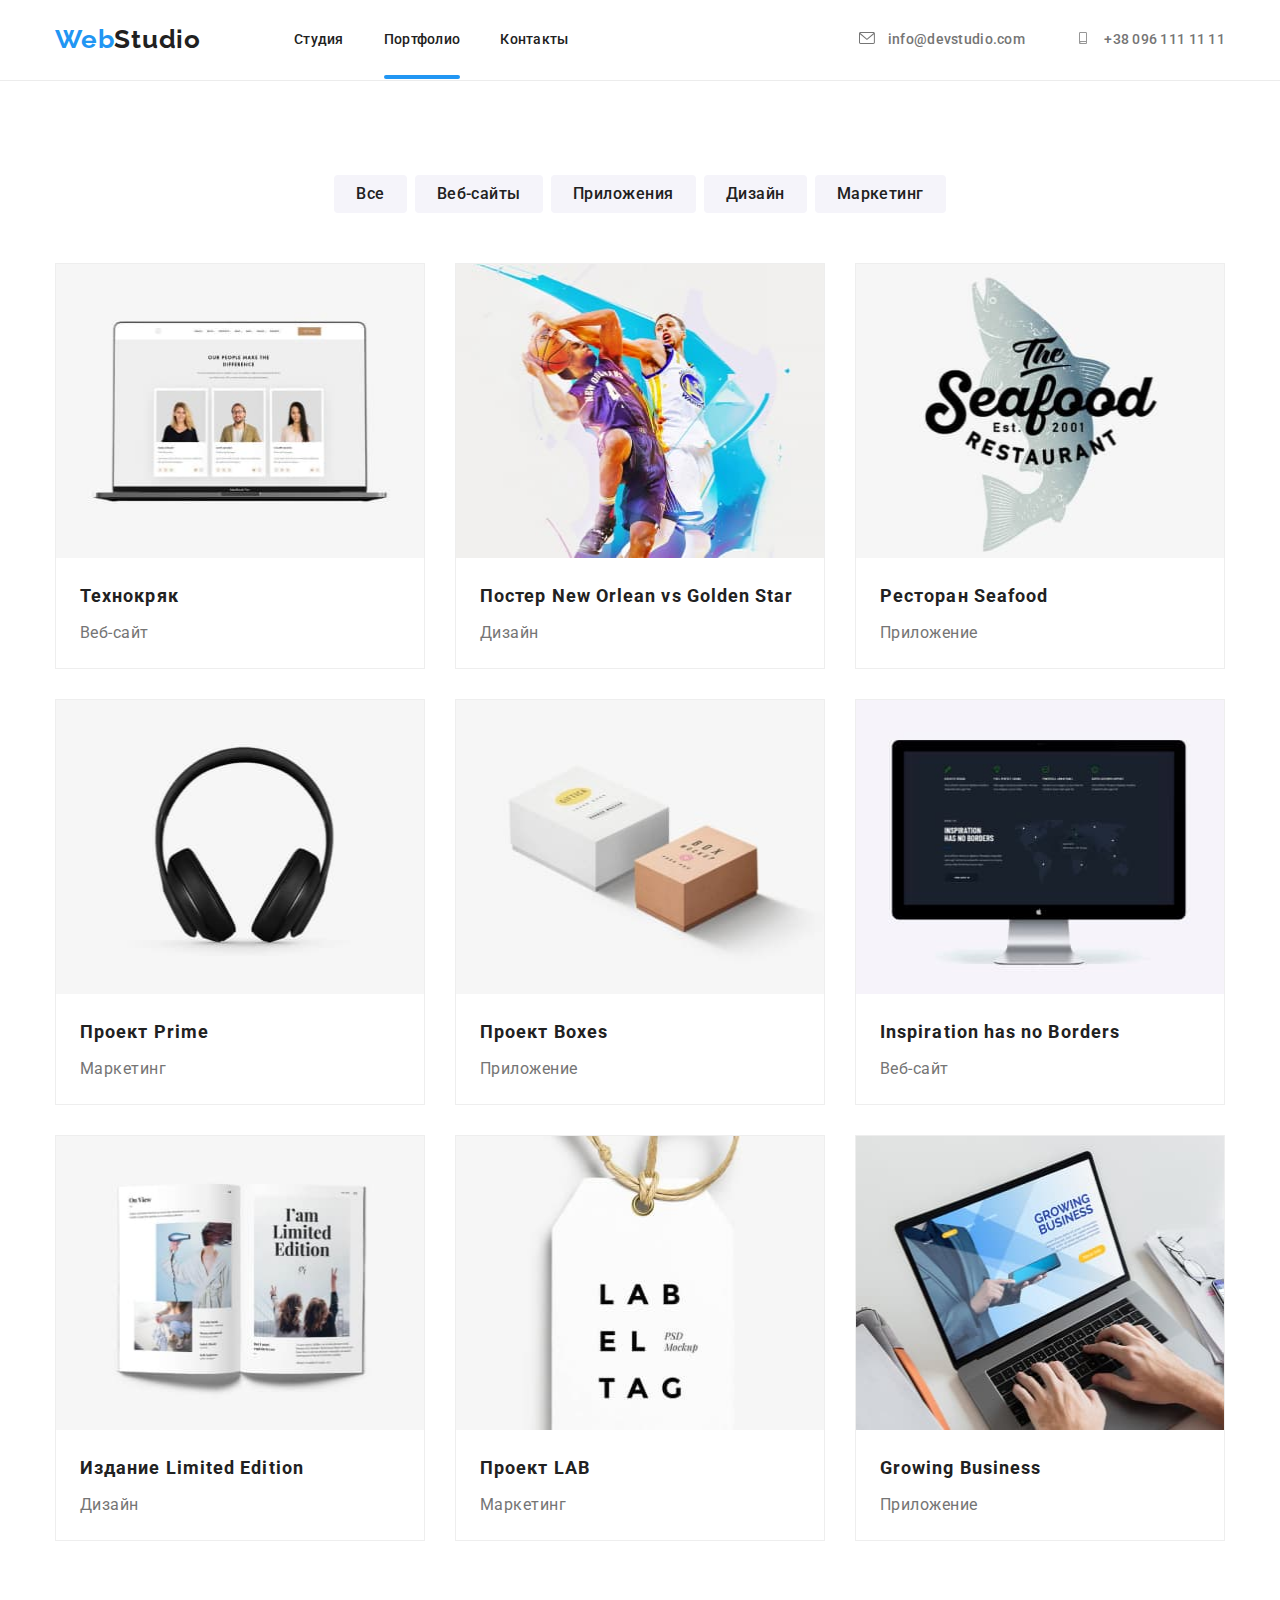
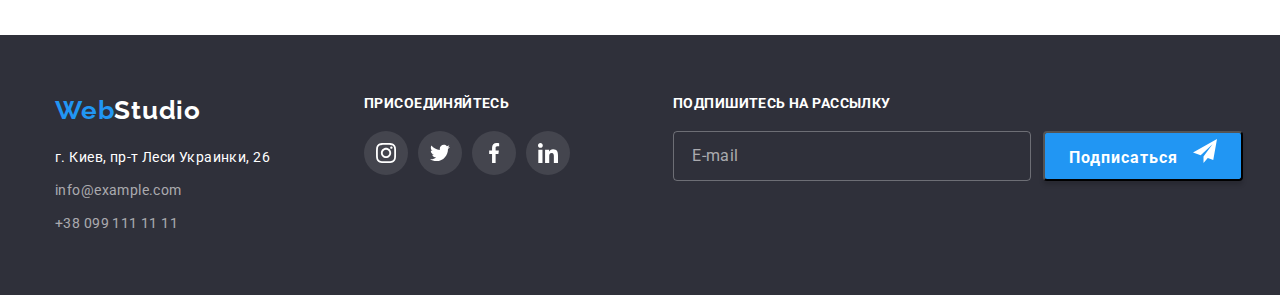
==== portfolio.html @ c6f71a4f "копирование" ====
<!DOCTYPE html>
<html lang="ru">

<head>
    <meta charset="utf-8" />
    <title>Portfolio</title>
    <link rel="preconnect" href="https://fonts.googleapis.com" />
    <link rel="preconnect" href="https://fonts.gstatic.com" crossorigin />
    <link href="https://fonts.googleapis.com/css2?family=Raleway:wght@700&family=Roboto:wght@400;500;700;900&display=swap" rel="stylesheet" />
    <link rel="stylesheet" href="https://cdnjs.cloudflare.com/ajax/libs/modern-normalize/1.0.0/modern-normalize.min.css" />
    <link rel="stylesheet" href="./css/reset.css" />
    <link rel="stylesheet" href="./css/styles.css" />
</head>

<body>
    <header class="header">
        <div class="container header-container">
            <nav class="nav">
                <a class="nav-logo" href=" "><span>Web</span>Studio</a>
                <ul class="header-list">
                    <li class="header-item">
                        <a href="./index.html" class="header-link"> Студия </a>
                    </li>
                    <li class="header-item">
                        <a href=" " class="header-link current"> Портфолио </a>
                    </li>
                    <li class="header-item">
                        <a href=" " class="header-link"> Контакты </a>
                    </li>
                </ul>
            </nav>
            <ul class="header-links">
                <li>
                    <a href="mailto:info@devstudio.com " class="header-mail">
                        <svg class="hm-icon">
                <use href="./images/symbol-defs.svg#envelope-1"></use>
              </svg> info@devstudio.com
                    </a>
                </li>
                <li>
                    <a href="tel:+380961111111 " class="header-tel">
                        <svg class="hm-icon">
                <use href="./images/symbol-defs.svg#smartphone-1"></use>
              </svg> +38 096 111 11 11</a>
                </li>
            </ul>
        </div>
    </header>
    <main>
        <!-- filter btn -->

        <section class="section filters">
            <div class="container">
                <ul class="filter-list">
                    <li class="filter-item">
                        <button class="filter-btn" type="button">Все</button>
                    </li>
                    <li class="filter-item">
                        <button class="filter-btn" type="button">Веб-сайты</button>
                    </li>
                    <li class="filter-item">
                        <button class="filter-btn" type="button">Приложения</button>
                    </li>
                    <li class="filter-item">
                        <button class="filter-btn" type="button">Дизайн</button>
                    </li>
                    <li class="filter-item">
                        <button class="filter-btn" type="button">Маркетинг</button>
                    </li>
                </ul>
            </div>
            <!-- Projects -->

            <div class="container">
                <ul class="projects-list">
                    <li class="projects-item">
                        <div class="tumb">
                            <img src="./images/технокряк.jpg" alt="techno" width="370" height="294" /img>
                            <div class="text-thumb">
                                <p>
                                    Технокряк это современная площадка распространения коронавируса. Компании используют эту платформу для цифрового шпионажа и атак на защищённые сервера конкурентов.
                                </p>
                            </div>
                        </div>
                        <div class="project">
                            <h3 class="img-title">Технокряк</h3>
                            <p class="img-text">Веб-сайт</p>
                        </div>
                    </li>
                    <li class="projects-item">
                        <div class="tumb">
                            <img src="./images/постер стар.jpg" alt="posterstar" width="370" height="294" /img>
                            <div class="text-thumb">
                                <p>
                                    Технокряк это современная площадка распространения коронавируса. Компании используют эту платформу для цифрового шпионажа и атак на защищённые сервера конкурентов.
                                </p>
                            </div>
                        </div>
                        <div class="project">
                            <h3 class="img-title">Постер New Orlean vs Golden Star</h3>
                            <p class="img-text">Дизайн</p>
                        </div>
                    </li>
                    <li class="projects-item">
                        <div class="tumb">
                            <img src="./images/ресторан.jpg" alt="restaurant" width="370" height="294" /img>
                            <div class="text-thumb">
                                <p>
                                    Технокряк это современная площадка распространения коронавируса. Компании используют эту платформу для цифрового шпионажа и атак на защищённые сервера конкурентов.
                                </p>
                            </div>
                        </div>
                        <div class="project">
                            <h3 class="img-title">Ресторан Seafood</h3>
                            <p class="img-text">Приложение</p>
                        </div>
                    </li>
                    <li class="projects-item">
                        <div class="tumb">
                            <img src="./images/прайм.jpg" alt="prime" width="370" height="294" /img>
                            <div class="text-thumb">
                                <p>
                                    Технокряк это современная площадка распространения коронавируса. Компании используют эту платформу для цифрового шпионажа и атак на защищённые сервера конкурентов.
                                </p>
                            </div>
                        </div>
                        <div class="project">
                            <h3 class="img-title">Проект Prime</h3>
                            <p class="img-text">Маркетинг</p>
                        </div>
                    </li>
                    <li class="projects-item">
                        <div class="tumb">
                            <img src="./images/боксы.jpg" alt="boxes" width="370" height="294" /img>
                            <div class="text-thumb">
                                <p>
                                    Технокряк это современная площадка распространения коронавируса. Компании используют эту платформу для цифрового шпионажа и атак на защищённые сервера конкурентов.
                                </p>
                            </div>
                        </div>
                        <div class="project">
                            <h3 class="img-title">Проект Boxes</h3>
                            <p class="img-text">Приложение</p>
                        </div>
                    </li>
                    <li class="projects-item">
                        <div class="tumb">
                            <img src="./images/inspiration.jpg" alt="prime" width="370" height="294" /img>
                            <div class="text-thumb">
                                <p>
                                    Технокряк это современная площадка распространения коронавируса. Компании используют эту платформу для цифрового шпионажа и атак на защищённые сервера конкурентов.
                                </p>
                            </div>
                        </div>
                        <div class="project">
                            <h3 class="img-title">Inspiration has no Borders</h3>
                            <p class="img-text">Веб-сайт</p>
                        </div>
                    </li>
                    <li class="projects-item">
                        <div class="tumb">
                            <img src="./images/издание.jpg" alt="prime" width="370" height="294" /img>
                            <div class="text-thumb">
                                <p>
                                    Технокряк это современная площадка распространения коронавируса. Компании используют эту платформу для цифрового шпионажа и атак на защищённые сервера конкурентов.
                                </p>
                            </div>
                        </div>
                        <div class="project">
                            <h3 class="img-title">Издание Limited Edition</h3>
                            <p class="img-text">Дизайн</p>
                        </div>
                    </li>
                    <li class="projects-item">
                        <div class="tumb">
                            <img src="./images/лаб.jpg" alt="prime" width="370" height="294" /img>
                            <div class="text-thumb">
                                <p>
                                    Технокряк это современная площадка распространения коронавируса. Компании используют эту платформу для цифрового шпионажа и атак на защищённые сервера конкурентов.
                                </p>
                            </div>
                        </div>
                        <div class="project">
                            <h3 class="img-title">Проект LAB</h3>
                            <p class="img-text">Маркетинг</p>
                        </div>
                    </li>
                    <li class="projects-item">
                        <div class="tumb">
                            <img src="./images/гроу.jpg" alt="prime" width="370" height="294" /img>
                            <div class="text-thumb">
                                <p>
                                    Технокряк это современная площадка распространения коронавируса. Компании используют эту платформу для цифрового шпионажа и атак на защищённые сервера конкурентов.
                                </p>
                            </div>
                        </div>
                        <div class="project">
                            <h3 class="img-title">Growing Business</h3>
                            <p class="img-text">Приложение</p>
                        </div>
                    </li>
                </ul>
            </div>
        </section>
    </main>
    <footer class="footer">
        <div class="container f-container">
            <div class="footer-container">
                <a class="nav-logo" href=" "><span>Web</span>Studio</a>
                <ul class="footer-list">
                    <li class="footer-item">
                        <address class="address">г. Киев, пр-т Леси Украинки, 26</address>
                    </li>
                    <li class="footer-item">
                        <a href="mailto:info@example.com ">info@example.com</a>
                    </li>
                    <li class="footer-item">
                        <a href="tel:+380991111111 "> +38 099 111 11 11</a>
                    </li>
                </ul>
            </div>
            <div class="footer-links">
                <h4 class="ftitle">Присоединяйтесь</h4>
                <ul class="flinks-list">
                    <li class="flinks-item">
                        <a href="" class="flink">
                            <svg class="flink-icon">
                  <use href="./images/symbol-defs.svg#instagram-2"></use></svg
              ></a>
            </li>
            <li class="flinks-item">
              <a href="" class="flink">
                <svg class="flink-icon">
                  <use href="./images/symbol-defs.svg#twitter-1"></use></svg
              ></a>
            </li>
            <li class="flinks-item">
              <a href="" class="flink">
                <svg class="flink-icon">
                  <use href="./images/symbol-defs.svg#facebook-1"></use></svg
              ></a>
            </li>
            <li class="flinks-item">
              <a href="" class="flink">
                <svg class="flink-icon">
                  <use href="./images/symbol-defs.svg#linkedin-1"></use></svg
              ></a>
            </li>
          </ul>
        </div>
        <div class="ft-form">
          <h4 class="ftitle">Подпишитесь на рассылку</h4>
          <form class="footer-form">
            <input
              type="email"
              name="f-input"
              class="f-input"
              placeholder="E-mail"
            />
            <button type="submit" class="f-btn">
              Подписаться
              <svg class="ft-icon">
                <use href="./images/symbol-defs.svg#icon-send"></use>
              </svg>
                            </button>
                            </form>
            </div>
        </div>
    </footer>
</body>

</html>
---- css/styles.css ----
:root {
    --header-list-color: #212121;
    --first-btn-color: ;
    --second-lnk-color: #2196f3;
    --first-title-color: #212121;
    --second-title-color: #ffffff;
    --first-text-color: #757575;
    --accent-color: #188ce8;
    --projects-list-gap: 30px;
}

body {
    font-family: "Roboto", sans-serif;
    color: #212121;
    background-color: #ffffff;
}

.container {
    width: 1200px;
    padding-right: 15px;
    padding-left: 15px;
    margin: 0 auto;
}


/* cite-nav */

.header {
    display: flex;
    padding-top: 24px;
    padding-bottom: 25px;
    background-color: #ffffff;
    border-bottom: 1px solid #ececec;
}

.header-container {
    display: flex;
}

.nav {
    display: flex;
    align-items: center;
}

.nav-logo {
    margin-right: 93px;
    margin-top: 0;
    margin-bottom: 0;
}

.header-links {
    display: flex;
    align-items: center;
    margin-left: auto;
    font-weight: 500;
    font-size: 14px;
    line-height: 1.14;
    letter-spacing: 0.02em;
    color: var(--header-list-color);
}

.header-list {
    display: flex;
    margin-right: auto;
    align-items: center;
}

.header-item+.header-item {
    margin-left: 40px;
}

.header-item a {
    text-decoration: none;
    font-weight: 500;
    font-size: 14px;
    line-height: 16px;
    letter-spacing: 0.02em;
    color: var(--header-list-color);
}

.nav-logo {
    font-family: "Raleway", sans-serif;
    font-weight: bold;
    font-size: 26px;
    line-height: 1.19;
    letter-spacing: 0.03em;
    text-decoration: none;
    color: var(--header-list-color);
}

.nav-logo>span {
    color: #2196f3;
}

.header-mail,
.header-tel {
    font-weight: 500;
    font-size: 14px;
    line-height: 1.14;
    letter-spacing: 0.02em;
    text-decoration: none;
    color: var(--first-text-color);
    transition-property: color;
    transition-duration: 250ms;
    transition-timing-function: cubic-bezier(0.4, 0, 0.2, 1);
}

.hm-icon {
    width: 16px;
    height: 12px;
    fill: currentColor;
    margin-right: 10px;
}

.header-mail:hover,
.header-tel:hover,
.header-mail:focus,
.header-tel:focus {
    font-size: 14px;
    line-height: 1.14;
    letter-spacing: 0.02em;
    color: #2196f3;
}

.header-tel {
    margin-left: 50px;
}

.current {
    position: relative;
    color: #2196f3;
}

.current::after {
    content: "";
    position: absolute;
    width: 100%;
    height: 4px;
    left: 0;
    bottom: -32px;
    background-color: #2196f3;
    border-radius: 2px;
}

.header-link {
    transition-property: color;
    transition-duration: 250ms;
    transition-timing-function: cubic-bezier(0.4, 0, 0.2, 1);
}

.header-link:hover,
.header-link:focus {
    color: #2196f3;
}

.section {
    padding-top: 94px;
    padding-bottom: 94px;
}


/* --a cap-- */

.cap {
    display: flex;
    padding-top: 200px;
    padding-bottom: 200px;
    margin: 0 auto;
    background-color: #c4c4c4;
    background-image: linear-gradient( rgba(47, 48, 58, 0.4), rgba(47, 48, 58, 0.4)), url(../images/бэкфон.jpg);
    background-repeat: no-repeat;
    background-position: center;
    background-size: cover;
}

.cap-title {
    font-size: 44px;
    font-weight: 900;
    text-align: center;
    line-height: 1.36;
    letter-spacing: 0.06em;
    text-transform: uppercase;
    color: #ffffff;
    margin-bottom: 30px;
}

.tumb-btn {
    display: flex;
    justify-content: center;
    margin: 0 auto;
}

.cap-btn {
    width: 200px;
    height: 50px;
    font-weight: 500;
    font-size: 16px;
    line-height: 1.87;
    text-align: center;
    letter-spacing: 0.06em;
    color: #ffffff;
    background-color: #2196f3;
    cursor: pointer;
    box-shadow: 0px 4px 4px rgba(0, 0, 0, 0.15);
    border-radius: 4px;
    transition-property: background-color;
    transition-duration: 250ms;
    transition-timing-function: cubic-bezier(0.4, 0, 0.2, 1);
}

.cap-btn:hover,
.cap-btn:focus {
    color: #ffffff;
    background-color: #188ce8;
}

.section-title {
    font-style: normal;
    font-weight: bold;
    font-size: 36px;
    line-height: 1.17;
    text-align: center;
    letter-spacing: 0.03em;
    color: var(--first-title-color);
    margin-bottom: 50px;
}


/* ----qualities---- */

.qualities {
    padding-bottom: 0;
}

.qualities-list {
    display: flex;
    margin: 0 auto;
}

.qualities-list>.qualities-item {
    flex-basis: calc(100% / 4);
}

.qualities-title {
    font-size: 14px;
    line-height: 1.14;
    letter-spacing: 0.03em;
    text-transform: uppercase;
    margin-top: 30px;
    margin-bottom: 10px;
    color: var(--first-title-color);
}

.qualities-text {
    font-size: 14px;
    line-height: 1.71;
    letter-spacing: 0.03em;
    color: var(--first-text-color);
    text-align: left;
}

.qualities-item+.qualities-item {
    margin-left: 30px;
}

.q-icons {
    display: flex;
    height: 120px;
    justify-content: center;
    background-color: #f5f4fa;
}

.q-icon {
    margin-top: 25px;
    width: 70px;
    height: 70px;
}


/* -About- */

.about {
    margin: 0 auto;
}

.about-list {
    display: flex;
    margin-top: 50px;
}

.about-item+.about-item {
    margin-left: 30px;
}

.about-title {
    font-size: 36px;
    line-height: 42px;
    text-align: center;
    letter-spacing: 0.03em;
}

.about-box {
    position: relative;
}

.about-thumb {
    position: absolute;
    bottom: 0;
    left: 0;
    width: 100%;
    height: 70px;
    background-color: rgba(47, 48, 58, 0.8);
}

.a-thumb-title {
    font-weight: bold;
    font-size: 14px;
    line-height: 16px;
    text-align: center;
    margin-top: 27px;
    letter-spacing: 0.03em;
    text-transform: uppercase;
    color: var(--second-title-color);
}


/* --our command --*/

.commands {
    background-color: #f5f4fa;
}

.command-title {
    margin-bottom: 50px;
    font-size: 36px;
    line-height: 42px;
    text-align: center;
    letter-spacing: 0.03em;
}

.command-list {
    display: flex;
    margin-left: -30px;
}

.command-list>.command-item {
    margin-left: 30px;
}

.command {
    padding-top: 30px;
    padding-bottom: 30px;
    text-align: center;
    background-color: #ffffff;
    box-shadow: 0px 1px 3px rgba(0, 0, 0, 0.12), 0px 1px 1px rgba(0, 0, 0, 0.14), 0px 2px 1px rgba(0, 0, 0, 0.2);
    border-radius: 0px 0px 4px 4px;
}

.names {
    font-weight: 500;
    font-size: 16px;
    line-height: 1.19;
    letter-spacing: 0.03em;
    color: var(--first-title-color);
}

.profession {
    font-size: 16px;
    line-height: 1.9;
    letter-spacing: 0.03em;
    color: var(--first-text-color);
}

.command-icons-list {
    display: flex;
    margin-left: 32px;
    margin-right: 32px;
    margin-top: 16px;
    justify-content: center;
}

.command-icon-item+.command-icon-item {
    margin-left: 10px;
}

.command-icon {
    display: flex;
    align-items: center;
    justify-content: center;
    width: 44px;
    height: 44px;
    color: #afb1b8;
    border-color: #afb1b8;
    border-radius: 50%;
    transition-property: color, background-color;
    transition-duration: 250ms;
    transition-timing-function: cubic-bezier(0.4, 0, 0.2, 1);
}

.command-icon:hover,
.command-icon:focus {
    color: #ffffff;
    background-color: var(--second-lnk-color);
}

.c-icon {
    width: 20px;
    height: 20px;
    fill: currentColor;
}


/*  customers */

.customers-title {
    font-size: 36px;
    line-height: 42px;
    text-align: center;
    letter-spacing: 0.03em;
    margin-bottom: 50px;
}

.customers-list {
    display: flex;
}

.customers-item+.customers-item {
    margin-left: 30px;
}

.cust-link {
    display: flex;
    width: 170px;
    height: 92px;
    box-sizing: border-box;
    border: 1px solid #afb1b8;
    border-radius: 4px;
    color: #afb1b8;
    transition-property: color, border-color;
    transition-duration: 250ms;
    transition-timing-function: cubic-bezier(0.4, 0, 0.2, 1);
}

.cust-link:hover,
.cust-link:focus {
    border-color: #2196f3;
    color: #2196f3;
}

.cust-icons {
    width: 106px;
    height: 60px;
    fill: currentColor;
    margin-top: 16px;
    margin-left: 32px;
}


/* portfolio projects */

.filter-list {
    display: flex;
    justify-content: center;
    margin-bottom: 50px;
}

.filter-item+.filter-item {
    margin-left: 8px;
}

.filter-btn {
    font-weight: 500;
    font-size: 16px;
    line-height: 1.62;
    text-align: center;
    padding-top: 6px;
    padding-bottom: 6px;
    padding-left: 22px;
    padding-right: 22px;
    letter-spacing: 0.03em;
    color: var(--first-title-color);
    background-color: #f5f4fa;
    border: none;
    border-radius: 4px;
    transition-property: color, background-color;
    transition-duration: 250ms;
    transition-timing-function: cubic-bezier(0.4, 0, 0.2, 1);
}

.filter-btn:hover,
.filter-btn:focus {
    font-size: 16px;
    line-height: 1.62;
    text-align: center;
    letter-spacing: 0.03em;
    color: #ffffff;
    background-color: var(--second-lnk-color);
}


/* Projects */

.projects-list {
    display: flex;
    flex-wrap: wrap;
    margin-top: calc(-1 * var(--projects-list-gap));
    margin-left: calc(-1 * var(--projects-list-gap));
}

.projects-list>.projects-item {
    flex-basis: calc(100% / 3 - var(--projects-list-gap));
    margin-top: var(--projects-list-gap);
    margin-left: var(--projects-list-gap);
}

.projects-item {
    background: #ffffff;
    border: 1px solid #eeeeee;
}

.tumb {
    position: relative;
    overflow: hidden;
}

.text-thumb p {
    display: flex;
    margin-top: 63px;
    margin-left: 24px;
    margin-bottom: 63px;
    margin-right: 24px;
    font-size: 18px;
    line-height: 1.56;
    letter-spacing: 0.03em;
    color: #ffffff;
    justify-content: center;
    align-items: center;
    text-align: left;
}

.text-thumb {
    position: absolute;
    transform: translateY(100%);
    transition-property: transform;
    transition-duration: 250ms;
    transition-timing-function: cubic-bezier(0.4, 0, 0.2, 1);
    top: 100%;
    left: 0;
    width: 100%;
    height: 100%;
    background-color: rgba(33, 150, 243, 0.9);
}

.projects-item:hover .text-thumb,
.projects-item:focus .text-thumb {
    transform: translateY(-100%);
    bottom: 0;
    left: 0;
}

.projects-item:hover,
.projects-item:focus {
    cursor: pointer;
    box-shadow: 0px 1px 1px rgba(0, 0, 0, 0.12), 0px 4px 4px rgba(0, 0, 0, 0.06), 1px 4px 6px rgba(0, 0, 0, 0.16);
}

.img-title {
    margin-bottom: 4px;
    font-size: 18px;
    line-height: 36px;
    letter-spacing: 0.06em;
}

.projects-item>.img-title {
    font-size: 18px;
    line-height: 2;
    letter-spacing: 0.06em;
    color: var(--first-title-color);
}

.img-text {
    font-size: 16px;
    line-height: 1.87;
    letter-spacing: 0.03em;
    color: var(--first-text-color);
}

.project {
    padding-top: 20px;
    padding-bottom: 20px;
    padding-left: 24px;
    padding-right: 24px;
}


/* --footer-- */

.footer {
    background-color: #2f303a;
    padding-top: 60px;
    padding-bottom: 60px;
}

.f-container {
    display: flex;
}

.footer-container {
    display: flex;
    flex-direction: column;
}

.footer .nav-logo {
    color: #ffffff;
}

.nav-logo {
    font-family: Raleway;
    font-style: normal;
    font-weight: bold;
    font-size: 26px;
    line-height: 31px;
    letter-spacing: 0.03em;
}

.footer-item a {
    font-family: "Roboto", sans-serif;
    font-size: 14px;
    line-height: 1.71;
    letter-spacing: 0.03em;
    color: rgba(255, 255, 255, 0.6);
    text-decoration: none;
    transition-property: color;
    transition-duration: 250ms;
    transition-timing-function: cubic-bezier(0.4, 0, 0.2, 1);
}

.footer-list a:hover,
.footer-list a:focus {
    font-size: 14px;
    line-height: 1.71;
    letter-spacing: 0.03em;
    color: #2196f3;
}

.address {
    font-style: normal;
    font-size: 14px;
    line-height: 1.71;
    letter-spacing: 0.03em;
    text-decoration: none;
    color: #ffffff;
    margin-top: 20px;
    margin-bottom: 9px;
    transition-property: color;
    transition-duration: 250ms;
    transition-timing-function: cubic-bezier(0.4, 0, 0.2, 1);
}

.address:hover,
.address:focus {
    color: #2196f3;
}

.footer-item+.footer-item {
    margin-top: 9px;
}

.footer-links {
    display: flex;
    flex-direction: column;
    margin-left: 70px;
}

.ftitle {
    margin-bottom: 20px;
    font-size: 14px;
    line-height: 16px;
    letter-spacing: 0.03em;
    text-transform: uppercase;
    text-align: left;
    color: var(--second-title-color);
}

.flinks-list {
    display: flex;
}

.flink {
    display: flex;
    justify-content: center;
    align-items: center;
    width: 44px;
    height: 44px;
    margin-right: 10px;
    background-color: rgba(255, 255, 255, 0.1);
    border-radius: 50%;
    transition-property: background-color;
    transition-duration: 250ms;
    transition-timing-function: cubic-bezier(0.4, 0, 0.2, 1);
}

.flink:hover,
.flink:focus {
    background-color: var(--second-lnk-color);
}

.flink-icon {
    width: 20px;
    height: 20px;
    fill: #ffffff;
}

.ft-form {
    display: inline-block;
    width: 570px;
    height: 86px;
    margin-left: 93px;
}

.footer-form {
    display: flex;
}

.f-title {
    margin-bottom: 20px;
}

.f-input {
    width: 358px;
    height: 50px;
    background-color: transparent;
    border: 1px solid rgba(255, 255, 255, 0.3);
    box-sizing: border-box;
    border-radius: 4px;
    margin-right: 12px;
    outline: none;
    /* padding-left: 16px; */
    font-size: 16px;
    line-height: 1.25;
    align-items: center;
    letter-spacing: 0.03em;
}

.f-input::placeholder {
    padding-left: 16px;
    font-size: 16px;
    line-height: 1.25;
    align-items: center;
    letter-spacing: 0.03em;
    color: rgba(255, 255, 255, 0.6);
}

.f-input:focus {
    color: #ffffff;
    padding-left: 16px;
}

.f-btn {
    width: 200px;
    height: 50px;
    background-color: #2196f3;
    box-shadow: 0px 4px 4px rgba(0, 0, 0, 0.15);
    border-radius: 4px;
    outline: none;
    font-weight: bold;
    font-size: 16px;
    line-height: 1.87;
    text-align: center;
    letter-spacing: 0.06em;
    color: #ffffff;
}

.ft-icon {
    width: 24px;
    height: 24px;
    margin-left: 10px;
}


/* modal window */

.backdrop {
    position: fixed;
    opacity: 1;
    transition: opacity 250ms cubic-bezier(0.4, 0, 0.2, 1);
    display: flex;
    justify-content: center;
    align-items: center;
    width: 100vw;
    height: 100vh;
    background-color: rgba(0, 0, 0, 0.2);
    top: 0;
    left: 0;
}

.modal {
    position: absolute;
    width: 528px;
    height: 580px;
    background-color: #fff;
    border-radius: 4px;
    left: 50%;
    top: 50%;
    transform: translate(-50%, -50%) rotate(0);
    transition: transform 250ms cubic-bezier(0.4, 0, 0.2, 1);
    padding: 40px;
}

.backdrop.is-hidden .modal {
    transform: translate(50%, 50%) rotate(-270deg);
}

.is-hidden {
    opacity: 0;
    pointer-events: none;
    visibility: hidden;
}

.close-btn {
    width: 18px;
    height: 18px;
}

.modal-close-btn {
    position: absolute;
    border-radius: 50%;
    width: 30px;
    height: 30px;
    display: flex;
    justify-content: center;
    align-items: center;
    background: #ffffff;
    border: 1px solid rgba(0, 0, 0, 0.1);
    top: 8px;
    right: 8px;
    transition-property: fill;
    transition-duration: 250ms;
    transition-timing-function: cubic-bezier(0.4, 0, 0.2, 1);
}

.modal-close-btn:hover {
    fill: #2196f3;
}

.form-title {
    margin-bottom: 12px;
    text-align: center;
    font-weight: bold;
    font-size: 20px;
    line-height: 1.15;
    letter-spacing: 0.03em;
}

.modal-field {
    display: flex;
    flex-direction: column;
    margin-bottom: 10px;
}

.modal-input {
    width: 100%;
    height: 40px;
    border: 1px solid rgba(33, 33, 33, 0.2);
    box-sizing: border-box;
    border-radius: 4px;
    outline: none;
    padding-left: 40px;
}

.modal-wrap {
    position: relative;
}

.modal-icon {
    position: absolute;
    left: 12px;
    top: 50%;
    transform: translateY(-50%);
}

.modal-text {
    width: 100%;
    height: 120px;
    padding: 12px 16px;
    border: 1px solid rgba(33, 33, 33, 0.2);
    box-sizing: border-box;
    border-radius: 4px;
    outline: none;
    resize: none;
}

.modal-text:focus,
.modal-input:focus {
    border-color: var(--second-lnk-color);
}

.modal-input:focus+.modal-icon {
    fill: var(--second-lnk-color);
}

.modal-text::placeholder {
    font-size: 14px;
    line-height: 1.14;
    letter-spacing: 0.01em;
    color: rgba(117, 117, 117, 0.5);
}

.modal-label {
    font-size: 12px;
    line-height: 1.17;
    letter-spacing: 0.01em;
    color: #757575;
    margin-bottom: 4px;
}

.check-field {
    display: flex;
    margin-top: 20px;
    margin-bottom: 30px;
}

.modal-check {
    position: absolute;
}

.check-label {
    font-size: 14px;
    line-height: 1.71;
    letter-spacing: 0.03em;
    color: #757575;
    display: flex;
    align-items: center;
}

.modal-check:checked+.check-label span {
    width: 16px;
    height: 15px;
    background-image: url(../images/icon-check.svg);
    background-repeat: no-repeat;
    background-position: center;
    margin-right: 7px;
    margin-left: 14px;
    display: block;
}

.check-link {
    color: #2196f3;
    font-size: 14px;
    line-height: 1.71;
    letter-spacing: 0.03em;
}

.modal-icon-check {
    width: 16px;
    height: 15px;
    background-image: url(../images/Vector-check.svg);
    background-repeat: no-repeat;
    background-position: center;
    margin-right: 7px;
    margin-left: 14px;
    display: block;
}

.modal-btn {
    width: 200px;
    height: 50px;
    font-size: 16px;
    font-weight: bold;
    line-height: 1.87px;
    text-align: center;
    letter-spacing: 0.06em;
    color: #ffffff;
    background-color: #2196f3;
    box-shadow: 0px 4px 4px rgba(0, 0, 0, 0.15);
    outline: none;
    border-radius: 4px;
}

.modal-btn:hover,
.modal-btn:focus {
    background-color: #188ce8;
}
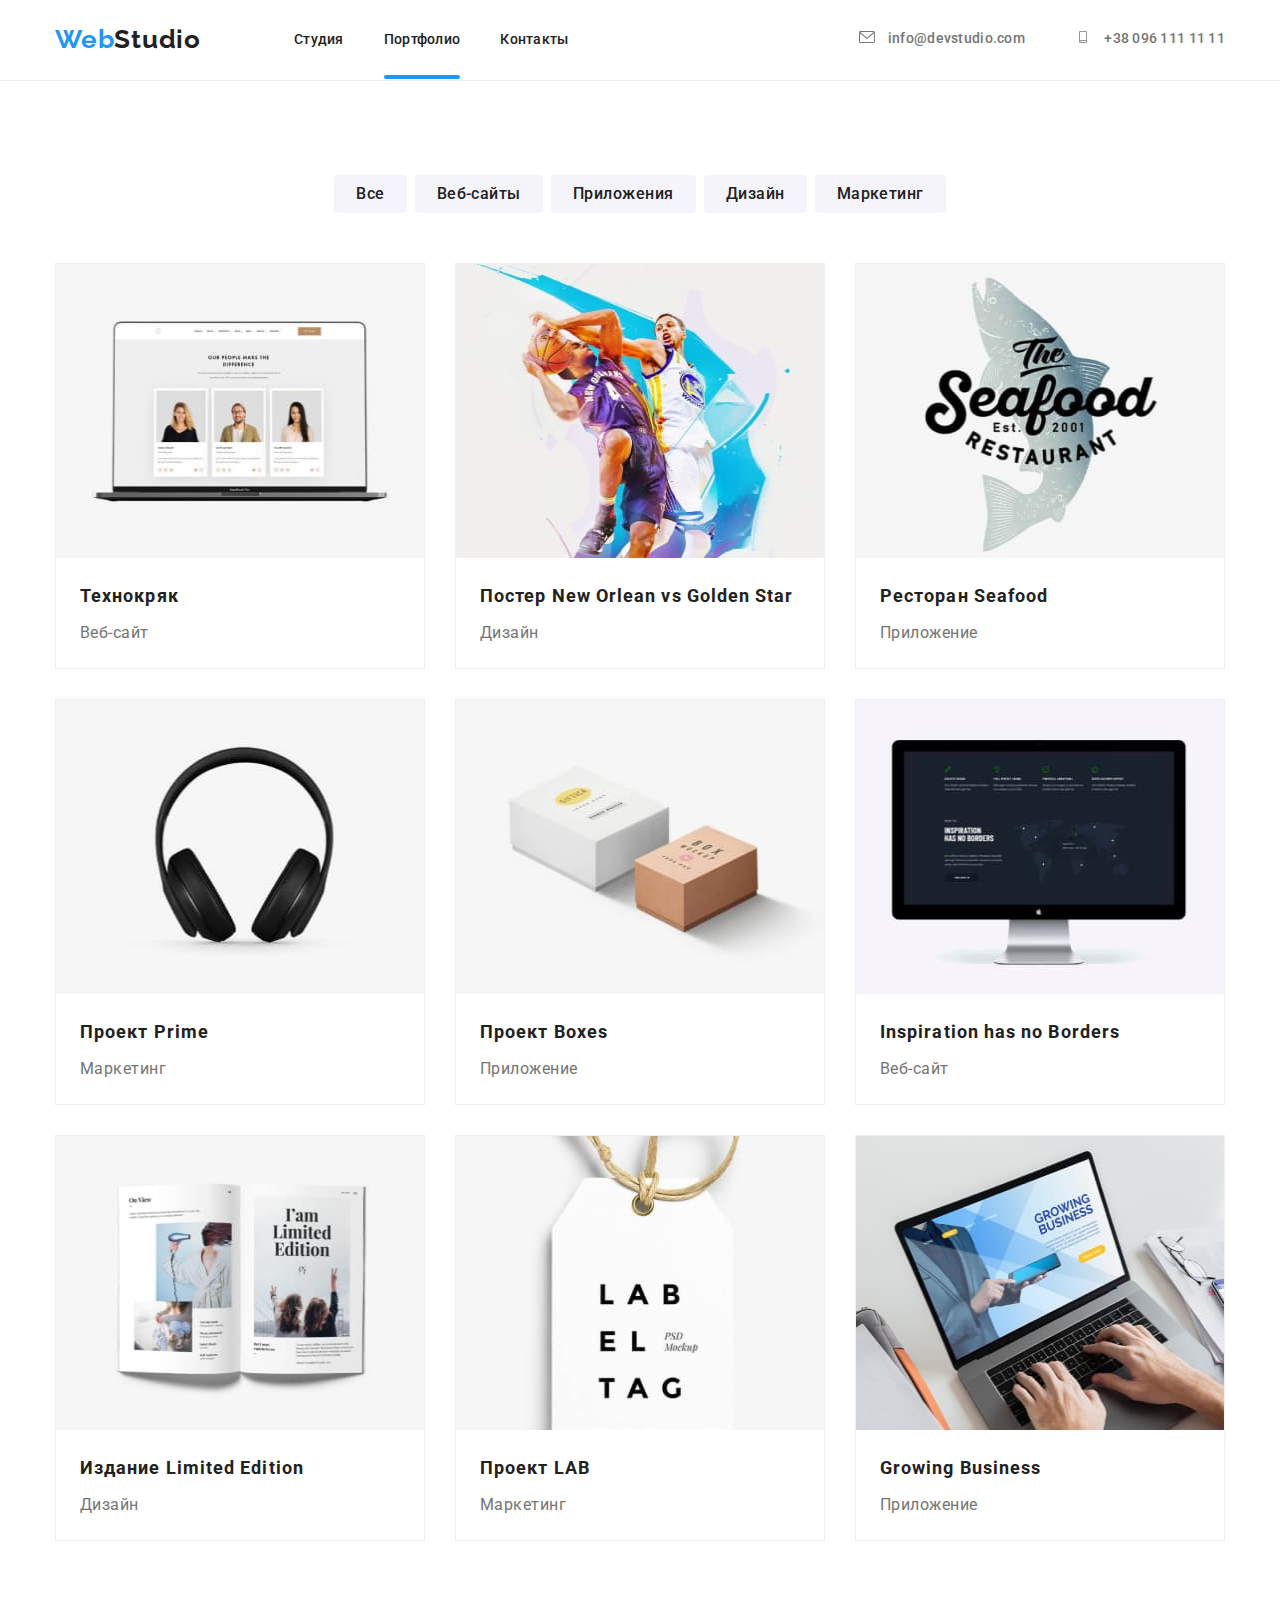
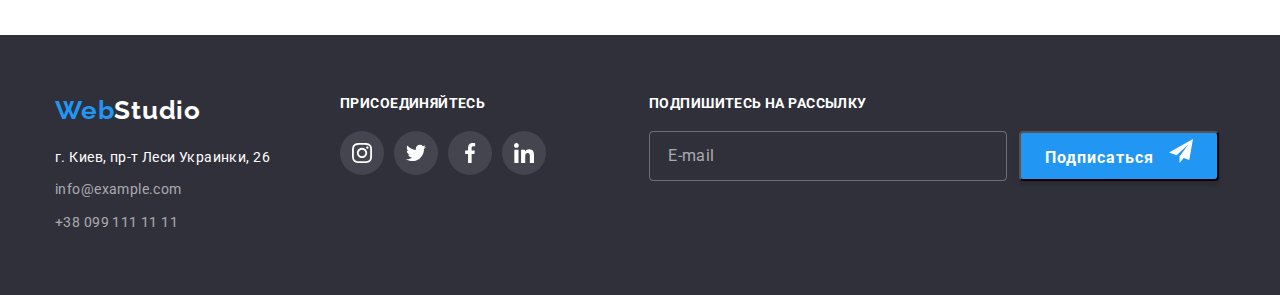
==== commit da9de094: "бэмы" ====
--- a/portfolio.html
+++ b/portfolio.html
@@ -8,8 +8,7 @@
     <link rel="preconnect" href="https://fonts.gstatic.com" crossorigin />
     <link href="https://fonts.googleapis.com/css2?family=Raleway:wght@700&family=Roboto:wght@400;500;700;900&display=swap" rel="stylesheet" />
     <link rel="stylesheet" href="https://cdnjs.cloudflare.com/ajax/libs/modern-normalize/1.0.0/modern-normalize.min.css" />
-    <link rel="stylesheet" href="./css/reset.css" />
-    <link rel="stylesheet" href="./css/styles.css" />
+    <link rel="stylesheet" href="./css/main.min.css" />
 </head>
 
 <body>
@@ -18,28 +17,28 @@
             <nav class="nav">
                 <a class="nav-logo" href=" "><span>Web</span>Studio</a>
                 <ul class="header-list">
-                    <li class="header-item">
-                        <a href="./index.html" class="header-link"> Студия </a>
-                    </li>
-                    <li class="header-item">
-                        <a href=" " class="header-link current"> Портфолио </a>
-                    </li>
-                    <li class="header-item">
-                        <a href=" " class="header-link"> Контакты </a>
+                    <li class="header-list__item">
+                        <a href="./index.html" class="header-list__link"> Студия </a>
+                    </li>
+                    <li class="header-list__item">
+                        <a href=" " class="header-list__link current"> Портфолио </a>
+                    </li>
+                    <li class="header-list__item">
+                        <a href=" " class="header-list__link"> Контакты </a>
                     </li>
                 </ul>
             </nav>
             <ul class="header-links">
                 <li>
-                    <a href="mailto:info@devstudio.com " class="header-mail">
-                        <svg class="hm-icon">
+                    <a href="mailto:info@devstudio.com " class="header-links__mail">
+                        <svg class="header-links__icon">
                 <use href="./images/symbol-defs.svg#envelope-1"></use>
               </svg> info@devstudio.com
                     </a>
                 </li>
                 <li>
-                    <a href="tel:+380961111111 " class="header-tel">
-                        <svg class="hm-icon">
+                    <a href="tel:+380961111111 " class="header-links__tel">
+                        <svg class="header-links__icon">
                 <use href="./images/symbol-defs.svg#smartphone-1"></use>
               </svg> +38 096 111 11 11</a>
                 </li>
--- a/css/main.min.css
+++ b/css/main.min.css
@@ -0,0 +1,2 @@
+:root{--header-list-color: #212121;--first-btn-color: ;--second-lnk-color: #2196f3;--first-title-color: #212121;--second-title-color: #ffffff;--first-text-color: #757575;--accent-color: #188ce8;--projects-list-gap: 30px}p,h1,h2,h3,h4{margin:0}ul{list-style:none;margin:0;padding:0}img{display:block;max-width:100%}button{cursor:pointer}body{font-family:"Roboto", sans-serif;color:#212121;background-color:#ffffff}.is-hidden{opacity:0;pointer-events:none;visibility:hidden}.container{width:1200px;padding-right:15px;padding-left:15px;margin:0 auto}.backdrop{position:fixed;opacity:1;transition:opacity 250ms cubic-bezier(0.4, 0, 0.2, 1);display:flex;justify-content:center;align-items:center;width:100vw;height:100vh;background-color:rgba(0,0,0,0.2);top:0;left:0}.modal{position:absolute;width:528px;height:580px;background-color:#fff;border-radius:4px;left:50%;top:50%;transform:translate(-50%, -50%) rotate(0);transition:transform 250ms cubic-bezier(0.4, 0, 0.2, 1);padding:40px}.backdrop.is-hidden .modal{transform:translate(50%, 50%) rotate(-270deg)}.close-btn{width:18px;height:18px}.modal-close-btn{position:absolute;border-radius:50%;width:30px;height:30px;display:flex;justify-content:center;align-items:center;background:#ffffff;border:1px solid rgba(0,0,0,0.1);top:8px;right:8px;transition-property:fill;transition-duration:250ms;transition-timing-function:cubic-bezier(0.4, 0, 0.2, 1)}.modal-close-btn:hover{fill:#2196f3}.form-title{margin-bottom:12px;text-align:center;font-weight:bold;font-size:20px;line-height:1.15;letter-spacing:0.03em}.modal-field{display:flex;flex-direction:column;margin-bottom:10px}.modal-input{width:100%;height:40px;border:1px solid rgba(33,33,33,0.2);box-sizing:border-box;border-radius:4px;outline:none;padding-left:40px}.modal-wrap{position:relative}.modal-icon{position:absolute;left:12px;top:50%;transform:translateY(-50%)}.modal-text{width:100%;height:120px;padding:12px 16px;border:1px solid rgba(33,33,33,0.2);box-sizing:border-box;border-radius:4px;outline:none;resize:none}.modal-text:focus,.modal-input:focus{border-color:var(--second-lnk-color)}.modal-input:focus+.modal-icon{fill:var(--second-lnk-color)}.modal-text::placeholder{font-size:14px;line-height:1.14;letter-spacing:0.01em;color:rgba(117,117,117,0.5)}.modal-label{font-size:12px;line-height:1.17;letter-spacing:0.01em;color:#757575;margin-bottom:4px}.check-field{display:flex;margin-top:20px;margin-bottom:30px}.modal-check{position:absolute}.check-label{font-size:14px;line-height:1.71;letter-spacing:0.03em;color:#757575;display:flex;align-items:center}.modal-check:checked+.check-label span{width:16px;height:15px;background-image:url(../images/icon-check.svg);background-repeat:no-repeat;background-position:center;margin-right:7px;margin-left:14px;display:block}.check-link{color:#2196f3;font-size:14px;line-height:1.71;letter-spacing:0.03em}.modal-icon-check{width:16px;height:15px;background-image:url(../images/Vector-check.svg);background-repeat:no-repeat;background-position:center;margin-right:7px;margin-left:14px;display:block}.modal-btn{width:200px;height:50px;font-size:16px;font-weight:bold;line-height:1.87px;text-align:center;letter-spacing:0.06em;color:#ffffff;background-color:#2196f3;box-shadow:0px 4px 4px rgba(0,0,0,0.15);outline:none;border-radius:4px}.modal-btn:hover,.modal-btn:focus{background-color:#188ce8}.section{padding-top:94px;padding-bottom:94px}.nav-logo{font-family:"Raleway", sans-serif;font-weight:bold;font-size:26px;line-height:1.19;letter-spacing:0.03em;text-decoration:none}.nav-logo>span{color:#2196f3}.header{display:flex;padding-top:24px;padding-bottom:25px;background-color:#ffffff;border-bottom:1px solid #ececec}.header .nav-logo{color:var(--header-list-color);margin-right:93px;margin-top:0;margin-bottom:0}.header-container{display:flex}.nav{display:flex;align-items:center}.header-list{display:flex;margin-right:auto;align-items:center}.header-list__link{transition-property:color;transition-duration:250ms;transition-timing-function:cubic-bezier(0.4, 0, 0.2, 1)}.header-list__link:hover,.header-list__link:focus{color:#2196f3}.header-list__item+.header-list__item{margin-left:40px}.header-list__item a{text-decoration:none;font-weight:500;font-size:14px;line-height:16px;letter-spacing:0.02em;color:var(--header-list-color)}.header-links{display:flex;align-items:center;margin-left:auto;font-weight:500;font-size:14px;line-height:1.14;letter-spacing:0.02em;color:var(--header-list-color)}.header-links__mail{line-height:1.14;font-weight:500;font-size:14px;letter-spacing:0.02em;text-decoration:none;color:var(--first-text-color);transition-property:color;transition-duration:250ms;transition-timing-function:cubic-bezier(0.4, 0, 0.2, 1)}.header-links__mail:hover,.header-links__mail:focus{font-size:14px;line-height:1.14;letter-spacing:0.02em;color:#2196f3}.header-links__tel{margin-left:50px;line-height:1.14;font-weight:500;font-size:14px;letter-spacing:0.02em;text-decoration:none;color:var(--first-text-color);transition-property:color;transition-duration:250ms;transition-timing-function:cubic-bezier(0.4, 0, 0.2, 1)}.header-links__tel:hover,.header-links__tel:focus{font-size:14px;line-height:1.14;letter-spacing:0.02em;color:#2196f3}.header-links__icon{width:16px;height:12px;fill:currentColor;margin-right:10px}.current{position:relative;color:#2196f3}.current::after{content:"";position:absolute;width:100%;height:4px;left:0;bottom:-32px;background-color:#2196f3;border-radius:2px}.cap{display:flex;padding-top:200px;padding-bottom:200px;margin:0 auto;background-color:#c4c4c4;background-image:linear-gradient(rgba(47,48,58,0.4), rgba(47,48,58,0.4)),url(../images/бэкфон.jpg);background-repeat:no-repeat;background-position:center;background-size:cover}.cap-title{font-size:44px;font-weight:900;text-align:center;line-height:1.36;letter-spacing:0.06em;text-transform:uppercase;color:#ffffff;margin-bottom:30px}.tumb-btn{display:flex;justify-content:center;margin:0 auto}.cap-btn{width:200px;height:50px;font-weight:500;font-size:16px;line-height:1.87;text-align:center;letter-spacing:0.06em;color:#ffffff;background-color:#2196f3;cursor:pointer;box-shadow:0px 4px 4px rgba(0,0,0,0.15);border-radius:4px;transition-property:background-color;transition-duration:250ms;transition-timing-function:cubic-bezier(0.4, 0, 0.2, 1)}.cap-btn:hover,.cap-btn:focus{color:#ffffff;background-color:#188ce8}.section-title{font-style:normal;font-weight:bold;font-size:36px;line-height:1.17;text-align:center;letter-spacing:0.03em;color:var(--first-title-color);margin-bottom:50px}.about{margin:0 auto}.about-list{display:flex;margin-top:50px}.about-item+.about-item{margin-left:30px}.about-title{font-size:36px;line-height:42px;text-align:center;letter-spacing:0.03em}.about-box{position:relative}.about-thumb{position:absolute;bottom:0;left:0;width:100%;height:70px;background-color:rgba(47,48,58,0.8)}.a-thumb-title{font-weight:bold;font-size:14px;line-height:16px;text-align:center;margin-top:27px;letter-spacing:0.03em;text-transform:uppercase;color:var(--second-title-color)}.commands{background-color:#f5f4fa}.command-title{margin-bottom:50px;font-size:36px;line-height:42px;text-align:center;letter-spacing:0.03em}.command-list{display:flex;margin-left:-30px}.command-list>.command-item{margin-left:30px}.command{padding-top:30px;padding-bottom:30px;text-align:center;background-color:#ffffff;box-shadow:0px 1px 3px rgba(0,0,0,0.12),0px 1px 1px rgba(0,0,0,0.14),0px 2px 1px rgba(0,0,0,0.2);border-radius:0px 0px 4px 4px}.names{font-weight:500;font-size:16px;line-height:1.19;letter-spacing:0.03em;color:var(--first-title-color)}.profession{font-size:16px;line-height:1.9;letter-spacing:0.03em;color:var(--first-text-color)}.command-icons-list{display:flex;margin-left:32px;margin-right:32px;margin-top:16px;justify-content:center}.command-icon-item+.command-icon-item{margin-left:10px}.command-icon{display:flex;align-items:center;justify-content:center;width:44px;height:44px;color:#afb1b8;border-color:#afb1b8;border-radius:50%;transition-property:color, background-color;transition-duration:250ms;transition-timing-function:cubic-bezier(0.4, 0, 0.2, 1)}.command-icon:hover,.command-icon:focus{color:#ffffff;background-color:var(--second-lnk-color)}.c-icon{width:20px;height:20px;fill:currentColor}.customers-title{font-size:36px;line-height:42px;text-align:center;letter-spacing:0.03em;margin-bottom:50px}.customers-list{display:flex}.customers-item+.customers-item{margin-left:30px}.cust-link{display:flex;width:170px;height:92px;box-sizing:border-box;border:1px solid #afb1b8;border-radius:4px;color:#afb1b8;transition-property:color, border-color;transition-duration:250ms;transition-timing-function:cubic-bezier(0.4, 0, 0.2, 1)}.cust-link:hover,.cust-link:focus{border-color:#2196f3;color:#2196f3}.cust-icons{width:106px;height:60px;fill:currentColor;margin-top:16px;margin-left:32px}.filter-list{display:flex;justify-content:center;margin-bottom:50px}.filter-item+.filter-item{margin-left:8px}.filter-btn{font-weight:500;font-size:16px;line-height:1.62;text-align:center;padding-top:6px;padding-bottom:6px;padding-left:22px;padding-right:22px;letter-spacing:0.03em;color:var(--first-title-color);background-color:#f5f4fa;border:none;border-radius:4px;transition-property:color, background-color;transition-duration:250ms;transition-timing-function:cubic-bezier(0.4, 0, 0.2, 1)}.filter-btn:hover,.filter-btn:focus{font-size:16px;line-height:1.62;text-align:center;letter-spacing:0.03em;color:#ffffff;background-color:var(--second-lnk-color)}.projects-list{display:flex;flex-wrap:wrap;margin-top:calc(-1 * var(--projects-list-gap));margin-left:calc(-1 * var(--projects-list-gap))}.projects-list>.projects-item{flex-basis:calc(100% / 3 - var(--projects-list-gap));margin-top:var(--projects-list-gap);margin-left:var(--projects-list-gap)}.projects-item{background:#ffffff;border:1px solid #eeeeee}.projects-item:hover,.projects-item:focus{cursor:pointer;box-shadow:0px 1px 1px rgba(0,0,0,0.12),0px 4px 4px rgba(0,0,0,0.06),1px 4px 6px rgba(0,0,0,0.16)}.tumb{position:relative;overflow:hidden}.text-thumb p{display:flex;margin-top:63px;margin-left:24px;margin-bottom:63px;margin-right:24px;font-size:18px;line-height:1.56;letter-spacing:0.03em;color:#ffffff;justify-content:center;align-items:center;text-align:left}.text-thumb{position:absolute;transform:translateY(100%);transition-property:transform;transition-duration:250ms;transition-timing-function:cubic-bezier(0.4, 0, 0.2, 1);top:100%;left:0;width:100%;height:100%;background-color:rgba(33,150,243,0.9)}.projects-item:hover .text-thumb,.projects-item:focus .text-thumb{transform:translateY(-100%);bottom:0;left:0}.img-title{margin-bottom:4px;font-size:18px;line-height:36px;letter-spacing:0.06em}.projects-item>.img-title{font-size:18px;line-height:2;letter-spacing:0.06em;color:var(--first-title-color)}.img-text{font-size:16px;line-height:1.87;letter-spacing:0.03em;color:var(--first-text-color)}.project{padding-top:20px;padding-bottom:20px;padding-left:24px;padding-right:24px}.footer{background-color:#2f303a;padding-top:60px;padding-bottom:60px}.footer .nav-logo{color:#ffffff}.f-container{display:flex}.footer-container{display:flex;flex-direction:column}.footer-item a{font-family:"Roboto", sans-serif;font-size:14px;line-height:1.71;letter-spacing:0.03em;color:rgba(255,255,255,0.6);text-decoration:none;transition-property:color;transition-duration:250ms;transition-timing-function:cubic-bezier(0.4, 0, 0.2, 1)}.footer-list a:hover,.footer-list a:focus{font-size:14px;line-height:1.71;letter-spacing:0.03em;color:#2196f3}.address{font-style:normal;font-size:14px;line-height:1.71;letter-spacing:0.03em;text-decoration:none;color:#ffffff;margin-top:20px;margin-bottom:9px;transition-property:color;transition-duration:250ms;transition-timing-function:cubic-bezier(0.4, 0, 0.2, 1)}.address:hover,.address:focus{color:#2196f3}.footer-item+.footer-item{margin-top:9px}.footer-links{display:flex;flex-direction:column;margin-left:70px}.ftitle{margin-bottom:20px;font-size:14px;line-height:16px;letter-spacing:0.03em;text-transform:uppercase;text-align:left;color:var(--second-title-color)}.flinks-list{display:flex}.flink{display:flex;justify-content:center;align-items:center;width:44px;height:44px;margin-right:10px;background-color:rgba(255,255,255,0.1);border-radius:50%;transition-property:background-color;transition-duration:250ms;transition-timing-function:cubic-bezier(0.4, 0, 0.2, 1)}.flink:hover,.flink:focus{background-color:var(--second-lnk-color)}.flink-icon{width:20px;height:20px;fill:#ffffff}.ft-form{display:inline-block;width:570px;height:86px;margin-left:93px}.footer-form{display:flex}.f-title{margin-bottom:20px}.f-input{width:358px;height:50px;background-color:transparent;border:1px solid rgba(255,255,255,0.3);box-sizing:border-box;border-radius:4px;margin-right:12px;outline:none;font-size:16px;line-height:1.25;align-items:center;letter-spacing:0.03em}.f-input:focus{color:#ffffff;padding-left:16px}.f-input::placeholder{padding-left:16px;font-size:16px;line-height:1.25;align-items:center;letter-spacing:0.03em;color:rgba(255,255,255,0.6)}.f-btn{width:200px;height:50px;background-color:#2196f3;box-shadow:0px 4px 4px rgba(0,0,0,0.15);border-radius:4px;outline:none;font-weight:bold;font-size:16px;line-height:1.87;text-align:center;letter-spacing:0.06em;color:#ffffff}.ft-icon{width:24px;height:24px;margin-left:10px}.qualities{padding-bottom:0}.qualities-list{display:flex;margin:0 auto}.qualities-list>.qualities-item{flex-basis:calc(100% / 4)}.qualities-title{font-size:14px;line-height:1.14;letter-spacing:0.03em;text-transform:uppercase;margin-top:30px;margin-bottom:10px;color:var(--first-title-color)}.qualities-text{font-size:14px;line-height:1.71;letter-spacing:0.03em;color:var(--first-text-color);text-align:left}.qualities-item+.qualities-item{margin-left:30px}.q-icons{display:flex;height:120px;justify-content:center;background-color:#f5f4fa}.q-icon{margin-top:25px;width:70px;height:70px}
+/*# sourceMappingURL=main.min.css.map */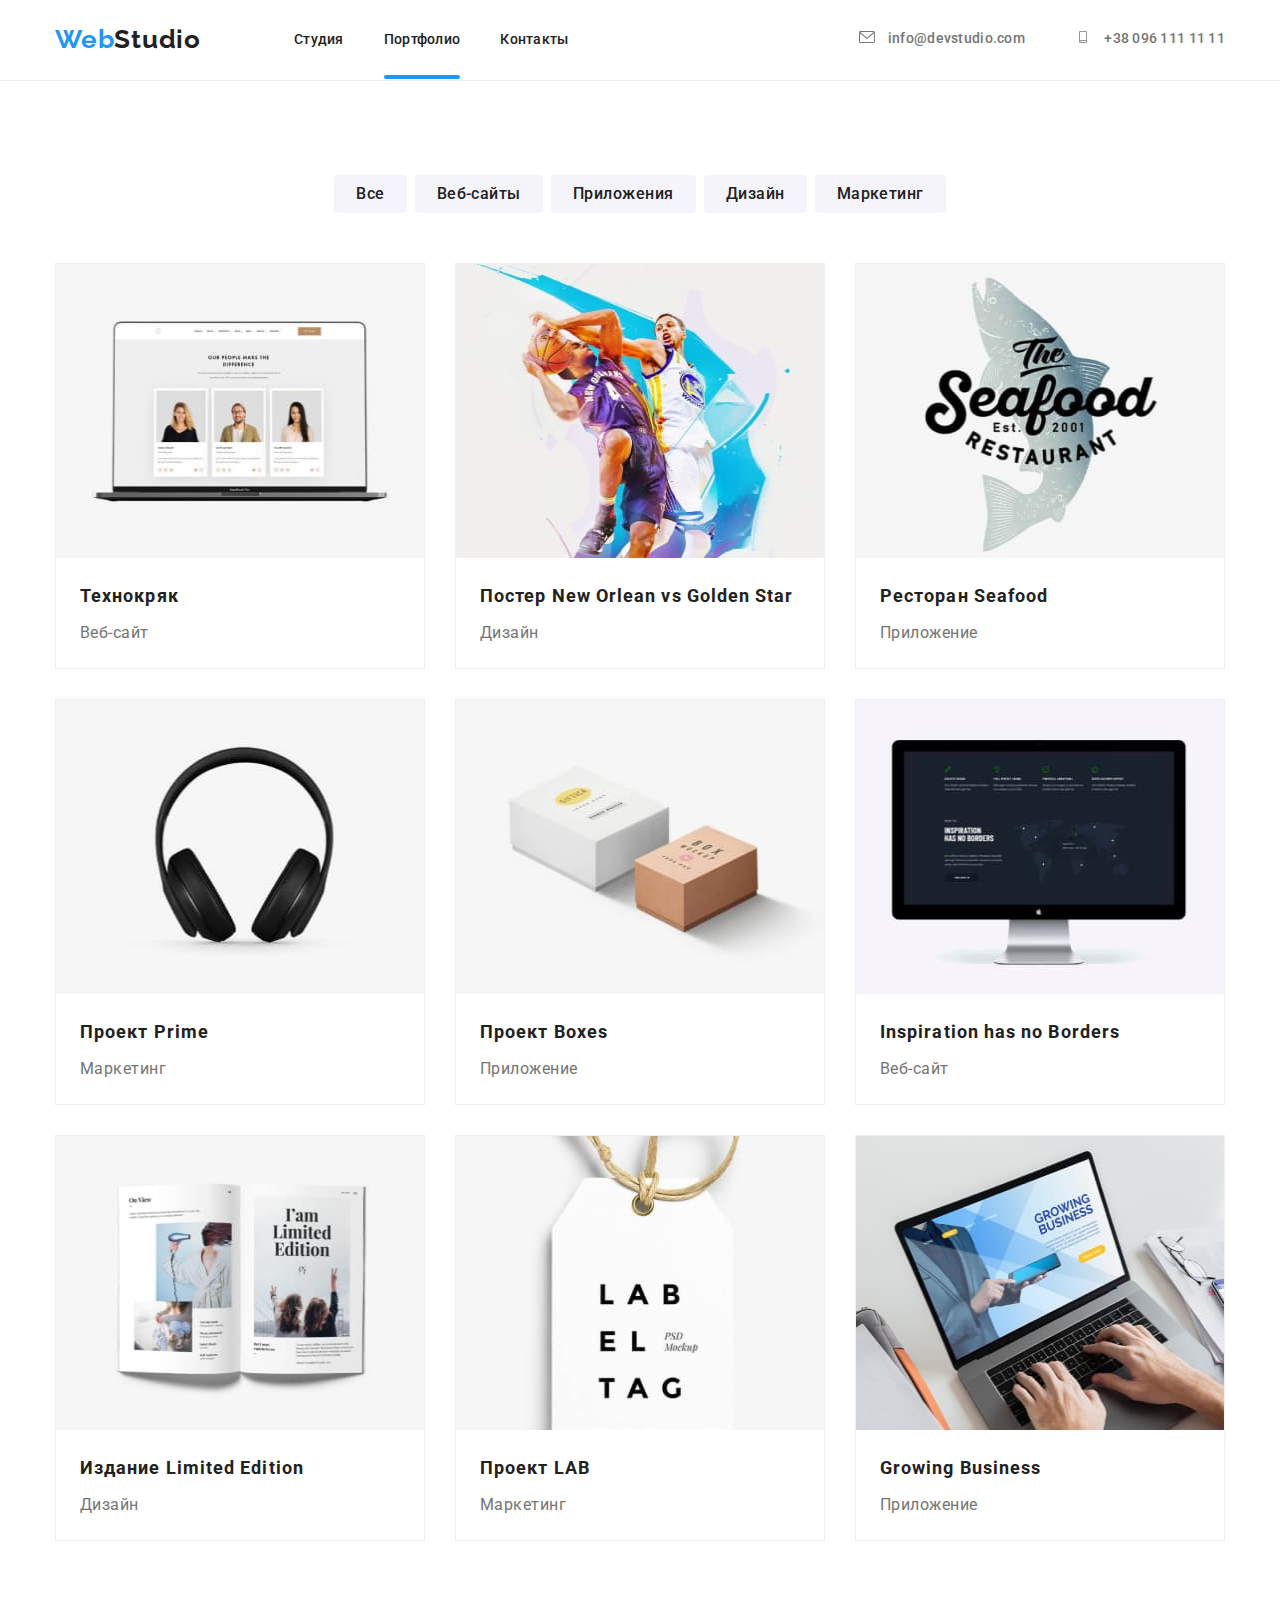
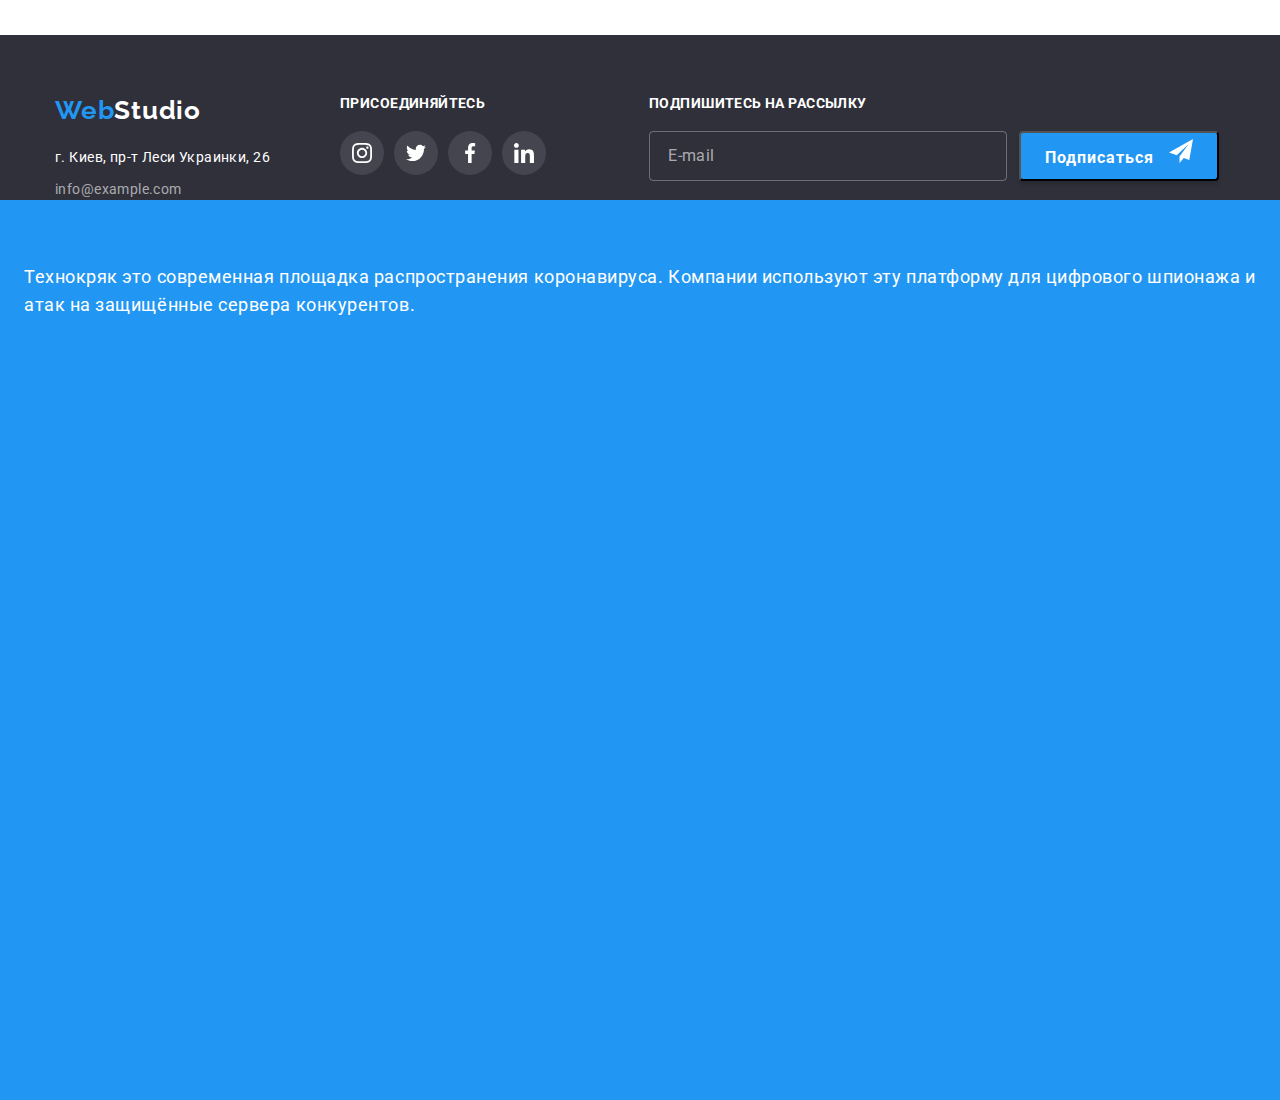
==== commit 214b0e73: "оптимизация" ====
--- a/portfolio.html
+++ b/portfolio.html
@@ -51,29 +51,30 @@
         <section class="section filters">
             <div class="container">
                 <ul class="filter-list">
-                    <li class="filter-item">
+                    <li class="filter-list__item">
                         <button class="filter-btn" type="button">Все</button>
                     </li>
-                    <li class="filter-item">
+                    <li class="filter-list__item">
                         <button class="filter-btn" type="button">Веб-сайты</button>
                     </li>
-                    <li class="filter-item">
+                    <li class="filter-list__item">
                         <button class="filter-btn" type="button">Приложения</button>
                     </li>
-                    <li class="filter-item">
+                    <li class="filter-list__item">
                         <button class="filter-btn" type="button">Дизайн</button>
                     </li>
-                    <li class="filter-item">
+                    <li class="filter-list__item">
                         <button class="filter-btn" type="button">Маркетинг</button>
                     </li>
                 </ul>
             </div>
+
             <!-- Projects -->
 
             <div class="container">
                 <ul class="projects-list">
-                    <li class="projects-item">
-                        <div class="tumb">
+                    <li class="projects-list__item">
+                        <div class="projects-list__thumb">
                             <img src="./images/технокряк.jpg" alt="techno" width="370" height="294" /img>
                             <div class="text-thumb">
                                 <p>
@@ -82,12 +83,12 @@
                             </div>
                         </div>
                         <div class="project">
-                            <h3 class="img-title">Технокряк</h3>
-                            <p class="img-text">Веб-сайт</p>
-                        </div>
-                    </li>
-                    <li class="projects-item">
-                        <div class="tumb">
+                            <h3 class="project__img-title">Технокряк</h3>
+                            <p class="project__img-text">Веб-сайт</p>
+                        </div>
+                    </li>
+                    <li class="projects-list__item">
+                        <div class="projects-list__thumb">
                             <img src="./images/постер стар.jpg" alt="posterstar" width="370" height="294" /img>
                             <div class="text-thumb">
                                 <p>
@@ -96,12 +97,14 @@
                             </div>
                         </div>
                         <div class="project">
-                            <h3 class="img-title">Постер New Orlean vs Golden Star</h3>
-                            <p class="img-text">Дизайн</p>
-                        </div>
-                    </li>
-                    <li class="projects-item">
-                        <div class="tumb">
+                            <h3 class="project__img-title">
+                                Постер New Orlean vs Golden Star
+                            </h3>
+                            <p class="project__img-text">Дизайн</p>
+                        </div>
+                    </li>
+                    <li class="projects-list__item">
+                        <div class="projects-list__thumb">
                             <img src="./images/ресторан.jpg" alt="restaurant" width="370" height="294" /img>
                             <div class="text-thumb">
                                 <p>
@@ -110,12 +113,12 @@
                             </div>
                         </div>
                         <div class="project">
-                            <h3 class="img-title">Ресторан Seafood</h3>
-                            <p class="img-text">Приложение</p>
-                        </div>
-                    </li>
-                    <li class="projects-item">
-                        <div class="tumb">
+                            <h3 class="project__img-title">Ресторан Seafood</h3>
+                            <p class="project__img-text">Приложение</p>
+                        </div>
+                    </li>
+                    <li class="projects-list__item">
+                        <div class="projects-list__thumb">
                             <img src="./images/прайм.jpg" alt="prime" width="370" height="294" /img>
                             <div class="text-thumb">
                                 <p>
@@ -124,12 +127,12 @@
                             </div>
                         </div>
                         <div class="project">
-                            <h3 class="img-title">Проект Prime</h3>
-                            <p class="img-text">Маркетинг</p>
-                        </div>
-                    </li>
-                    <li class="projects-item">
-                        <div class="tumb">
+                            <h3 class="project__img-title">Проект Prime</h3>
+                            <p class="project__img-text">Маркетинг</p>
+                        </div>
+                    </li>
+                    <li class="projects-list__item">
+                        <div class="projects-list__thumb">
                             <img src="./images/боксы.jpg" alt="boxes" width="370" height="294" /img>
                             <div class="text-thumb">
                                 <p>
@@ -138,12 +141,12 @@
                             </div>
                         </div>
                         <div class="project">
-                            <h3 class="img-title">Проект Boxes</h3>
-                            <p class="img-text">Приложение</p>
-                        </div>
-                    </li>
-                    <li class="projects-item">
-                        <div class="tumb">
+                            <h3 class="project__img-title">Проект Boxes</h3>
+                            <p class="project__img-text">Приложение</p>
+                        </div>
+                    </li>
+                    <li class="projects-list__item">
+                        <div class="projects-list__thumb">
                             <img src="./images/inspiration.jpg" alt="prime" width="370" height="294" /img>
                             <div class="text-thumb">
                                 <p>
@@ -152,12 +155,12 @@
                             </div>
                         </div>
                         <div class="project">
-                            <h3 class="img-title">Inspiration has no Borders</h3>
-                            <p class="img-text">Веб-сайт</p>
-                        </div>
-                    </li>
-                    <li class="projects-item">
-                        <div class="tumb">
+                            <h3 class="project__img-title">Inspiration has no Borders</h3>
+                            <p class="project__img-text">Веб-сайт</p>
+                        </div>
+                    </li>
+                    <li class="projects-list__item">
+                        <div class="projects-list__thumb">
                             <img src="./images/издание.jpg" alt="prime" width="370" height="294" /img>
                             <div class="text-thumb">
                                 <p>
@@ -166,12 +169,12 @@
                             </div>
                         </div>
                         <div class="project">
-                            <h3 class="img-title">Издание Limited Edition</h3>
-                            <p class="img-text">Дизайн</p>
-                        </div>
-                    </li>
-                    <li class="projects-item">
-                        <div class="tumb">
+                            <h3 class="project__img-title">Издание Limited Edition</h3>
+                            <p class="project__img-text">Дизайн</p>
+                        </div>
+                    </li>
+                    <li class="projects-list__item">
+                        <div class="projects-list__thumb">
                             <img src="./images/лаб.jpg" alt="prime" width="370" height="294" /img>
                             <div class="text-thumb">
                                 <p>
@@ -180,12 +183,12 @@
                             </div>
                         </div>
                         <div class="project">
-                            <h3 class="img-title">Проект LAB</h3>
-                            <p class="img-text">Маркетинг</p>
-                        </div>
-                    </li>
-                    <li class="projects-item">
-                        <div class="tumb">
+                            <h3 class="project__img-title">Проект LAB</h3>
+                            <p class="project__img-text">Маркетинг</p>
+                        </div>
+                    </li>
+                    <li class="projects-list__item">
+                        <div class="projects-list__thumb">
                             <img src="./images/гроу.jpg" alt="prime" width="370" height="294" /img>
                             <div class="text-thumb">
                                 <p>
@@ -194,8 +197,8 @@
                             </div>
                         </div>
                         <div class="project">
-                            <h3 class="img-title">Growing Business</h3>
-                            <p class="img-text">Приложение</p>
+                            <h3 class="project__img-title">Growing Business</h3>
+                            <p class="project__img-text">Приложение</p>
                         </div>
                     </li>
                 </ul>
@@ -219,36 +222,36 @@
                 </ul>
             </div>
             <div class="footer-links">
-                <h4 class="ftitle">Присоединяйтесь</h4>
+                <h4 class="footer-links__title">Присоединяйтесь</h4>
                 <ul class="flinks-list">
                     <li class="flinks-item">
                         <a href="" class="flink">
-                            <svg class="flink-icon">
+                            <svg class="flink__icon">
                   <use href="./images/symbol-defs.svg#instagram-2"></use></svg
               ></a>
             </li>
             <li class="flinks-item">
               <a href="" class="flink">
-                <svg class="flink-icon">
+                <svg class="flink__icon">
                   <use href="./images/symbol-defs.svg#twitter-1"></use></svg
               ></a>
             </li>
             <li class="flinks-item">
               <a href="" class="flink">
-                <svg class="flink-icon">
+                <svg class="flink__icon">
                   <use href="./images/symbol-defs.svg#facebook-1"></use></svg
               ></a>
             </li>
             <li class="flinks-item">
               <a href="" class="flink">
-                <svg class="flink-icon">
+                <svg class="flink__icon">
                   <use href="./images/symbol-defs.svg#linkedin-1"></use></svg
               ></a>
             </li>
           </ul>
         </div>
         <div class="ft-form">
-          <h4 class="ftitle">Подпишитесь на рассылку</h4>
+          <h4 class="ft-form__title">Подпишитесь на рассылку</h4>
           <form class="footer-form">
             <input
               type="email"
--- a/css/main.min.css
+++ b/css/main.min.css
@@ -1,2 +1,2 @@
-:root{--header-list-color: #212121;--first-btn-color: ;--second-lnk-color: #2196f3;--first-title-color: #212121;--second-title-color: #ffffff;--first-text-color: #757575;--accent-color: #188ce8;--projects-list-gap: 30px}p,h1,h2,h3,h4{margin:0}ul{list-style:none;margin:0;padding:0}img{display:block;max-width:100%}button{cursor:pointer}body{font-family:"Roboto", sans-serif;color:#212121;background-color:#ffffff}.is-hidden{opacity:0;pointer-events:none;visibility:hidden}.container{width:1200px;padding-right:15px;padding-left:15px;margin:0 auto}.backdrop{position:fixed;opacity:1;transition:opacity 250ms cubic-bezier(0.4, 0, 0.2, 1);display:flex;justify-content:center;align-items:center;width:100vw;height:100vh;background-color:rgba(0,0,0,0.2);top:0;left:0}.modal{position:absolute;width:528px;height:580px;background-color:#fff;border-radius:4px;left:50%;top:50%;transform:translate(-50%, -50%) rotate(0);transition:transform 250ms cubic-bezier(0.4, 0, 0.2, 1);padding:40px}.backdrop.is-hidden .modal{transform:translate(50%, 50%) rotate(-270deg)}.close-btn{width:18px;height:18px}.modal-close-btn{position:absolute;border-radius:50%;width:30px;height:30px;display:flex;justify-content:center;align-items:center;background:#ffffff;border:1px solid rgba(0,0,0,0.1);top:8px;right:8px;transition-property:fill;transition-duration:250ms;transition-timing-function:cubic-bezier(0.4, 0, 0.2, 1)}.modal-close-btn:hover{fill:#2196f3}.form-title{margin-bottom:12px;text-align:center;font-weight:bold;font-size:20px;line-height:1.15;letter-spacing:0.03em}.modal-field{display:flex;flex-direction:column;margin-bottom:10px}.modal-input{width:100%;height:40px;border:1px solid rgba(33,33,33,0.2);box-sizing:border-box;border-radius:4px;outline:none;padding-left:40px}.modal-wrap{position:relative}.modal-icon{position:absolute;left:12px;top:50%;transform:translateY(-50%)}.modal-text{width:100%;height:120px;padding:12px 16px;border:1px solid rgba(33,33,33,0.2);box-sizing:border-box;border-radius:4px;outline:none;resize:none}.modal-text:focus,.modal-input:focus{border-color:var(--second-lnk-color)}.modal-input:focus+.modal-icon{fill:var(--second-lnk-color)}.modal-text::placeholder{font-size:14px;line-height:1.14;letter-spacing:0.01em;color:rgba(117,117,117,0.5)}.modal-label{font-size:12px;line-height:1.17;letter-spacing:0.01em;color:#757575;margin-bottom:4px}.check-field{display:flex;margin-top:20px;margin-bottom:30px}.modal-check{position:absolute}.check-label{font-size:14px;line-height:1.71;letter-spacing:0.03em;color:#757575;display:flex;align-items:center}.modal-check:checked+.check-label span{width:16px;height:15px;background-image:url(../images/icon-check.svg);background-repeat:no-repeat;background-position:center;margin-right:7px;margin-left:14px;display:block}.check-link{color:#2196f3;font-size:14px;line-height:1.71;letter-spacing:0.03em}.modal-icon-check{width:16px;height:15px;background-image:url(../images/Vector-check.svg);background-repeat:no-repeat;background-position:center;margin-right:7px;margin-left:14px;display:block}.modal-btn{width:200px;height:50px;font-size:16px;font-weight:bold;line-height:1.87px;text-align:center;letter-spacing:0.06em;color:#ffffff;background-color:#2196f3;box-shadow:0px 4px 4px rgba(0,0,0,0.15);outline:none;border-radius:4px}.modal-btn:hover,.modal-btn:focus{background-color:#188ce8}.section{padding-top:94px;padding-bottom:94px}.nav-logo{font-family:"Raleway", sans-serif;font-weight:bold;font-size:26px;line-height:1.19;letter-spacing:0.03em;text-decoration:none}.nav-logo>span{color:#2196f3}.header{display:flex;padding-top:24px;padding-bottom:25px;background-color:#ffffff;border-bottom:1px solid #ececec}.header .nav-logo{color:var(--header-list-color);margin-right:93px;margin-top:0;margin-bottom:0}.header-container{display:flex}.nav{display:flex;align-items:center}.header-list{display:flex;margin-right:auto;align-items:center}.header-list__link{transition-property:color;transition-duration:250ms;transition-timing-function:cubic-bezier(0.4, 0, 0.2, 1)}.header-list__link:hover,.header-list__link:focus{color:#2196f3}.header-list__item+.header-list__item{margin-left:40px}.header-list__item a{text-decoration:none;font-weight:500;font-size:14px;line-height:16px;letter-spacing:0.02em;color:var(--header-list-color)}.header-links{display:flex;align-items:center;margin-left:auto;font-weight:500;font-size:14px;line-height:1.14;letter-spacing:0.02em;color:var(--header-list-color)}.header-links__mail{line-height:1.14;font-weight:500;font-size:14px;letter-spacing:0.02em;text-decoration:none;color:var(--first-text-color);transition-property:color;transition-duration:250ms;transition-timing-function:cubic-bezier(0.4, 0, 0.2, 1)}.header-links__mail:hover,.header-links__mail:focus{font-size:14px;line-height:1.14;letter-spacing:0.02em;color:#2196f3}.header-links__tel{margin-left:50px;line-height:1.14;font-weight:500;font-size:14px;letter-spacing:0.02em;text-decoration:none;color:var(--first-text-color);transition-property:color;transition-duration:250ms;transition-timing-function:cubic-bezier(0.4, 0, 0.2, 1)}.header-links__tel:hover,.header-links__tel:focus{font-size:14px;line-height:1.14;letter-spacing:0.02em;color:#2196f3}.header-links__icon{width:16px;height:12px;fill:currentColor;margin-right:10px}.current{position:relative;color:#2196f3}.current::after{content:"";position:absolute;width:100%;height:4px;left:0;bottom:-32px;background-color:#2196f3;border-radius:2px}.cap{display:flex;padding-top:200px;padding-bottom:200px;margin:0 auto;background-color:#c4c4c4;background-image:linear-gradient(rgba(47,48,58,0.4), rgba(47,48,58,0.4)),url(../images/бэкфон.jpg);background-repeat:no-repeat;background-position:center;background-size:cover}.cap-title{font-size:44px;font-weight:900;text-align:center;line-height:1.36;letter-spacing:0.06em;text-transform:uppercase;color:#ffffff;margin-bottom:30px}.tumb-btn{display:flex;justify-content:center;margin:0 auto}.cap-btn{width:200px;height:50px;font-weight:500;font-size:16px;line-height:1.87;text-align:center;letter-spacing:0.06em;color:#ffffff;background-color:#2196f3;cursor:pointer;box-shadow:0px 4px 4px rgba(0,0,0,0.15);border-radius:4px;transition-property:background-color;transition-duration:250ms;transition-timing-function:cubic-bezier(0.4, 0, 0.2, 1)}.cap-btn:hover,.cap-btn:focus{color:#ffffff;background-color:#188ce8}.section-title{font-style:normal;font-weight:bold;font-size:36px;line-height:1.17;text-align:center;letter-spacing:0.03em;color:var(--first-title-color);margin-bottom:50px}.about{margin:0 auto}.about-list{display:flex;margin-top:50px}.about-item+.about-item{margin-left:30px}.about-title{font-size:36px;line-height:42px;text-align:center;letter-spacing:0.03em}.about-box{position:relative}.about-thumb{position:absolute;bottom:0;left:0;width:100%;height:70px;background-color:rgba(47,48,58,0.8)}.a-thumb-title{font-weight:bold;font-size:14px;line-height:16px;text-align:center;margin-top:27px;letter-spacing:0.03em;text-transform:uppercase;color:var(--second-title-color)}.commands{background-color:#f5f4fa}.command-title{margin-bottom:50px;font-size:36px;line-height:42px;text-align:center;letter-spacing:0.03em}.command-list{display:flex;margin-left:-30px}.command-list>.command-item{margin-left:30px}.command{padding-top:30px;padding-bottom:30px;text-align:center;background-color:#ffffff;box-shadow:0px 1px 3px rgba(0,0,0,0.12),0px 1px 1px rgba(0,0,0,0.14),0px 2px 1px rgba(0,0,0,0.2);border-radius:0px 0px 4px 4px}.names{font-weight:500;font-size:16px;line-height:1.19;letter-spacing:0.03em;color:var(--first-title-color)}.profession{font-size:16px;line-height:1.9;letter-spacing:0.03em;color:var(--first-text-color)}.command-icons-list{display:flex;margin-left:32px;margin-right:32px;margin-top:16px;justify-content:center}.command-icon-item+.command-icon-item{margin-left:10px}.command-icon{display:flex;align-items:center;justify-content:center;width:44px;height:44px;color:#afb1b8;border-color:#afb1b8;border-radius:50%;transition-property:color, background-color;transition-duration:250ms;transition-timing-function:cubic-bezier(0.4, 0, 0.2, 1)}.command-icon:hover,.command-icon:focus{color:#ffffff;background-color:var(--second-lnk-color)}.c-icon{width:20px;height:20px;fill:currentColor}.customers-title{font-size:36px;line-height:42px;text-align:center;letter-spacing:0.03em;margin-bottom:50px}.customers-list{display:flex}.customers-item+.customers-item{margin-left:30px}.cust-link{display:flex;width:170px;height:92px;box-sizing:border-box;border:1px solid #afb1b8;border-radius:4px;color:#afb1b8;transition-property:color, border-color;transition-duration:250ms;transition-timing-function:cubic-bezier(0.4, 0, 0.2, 1)}.cust-link:hover,.cust-link:focus{border-color:#2196f3;color:#2196f3}.cust-icons{width:106px;height:60px;fill:currentColor;margin-top:16px;margin-left:32px}.filter-list{display:flex;justify-content:center;margin-bottom:50px}.filter-item+.filter-item{margin-left:8px}.filter-btn{font-weight:500;font-size:16px;line-height:1.62;text-align:center;padding-top:6px;padding-bottom:6px;padding-left:22px;padding-right:22px;letter-spacing:0.03em;color:var(--first-title-color);background-color:#f5f4fa;border:none;border-radius:4px;transition-property:color, background-color;transition-duration:250ms;transition-timing-function:cubic-bezier(0.4, 0, 0.2, 1)}.filter-btn:hover,.filter-btn:focus{font-size:16px;line-height:1.62;text-align:center;letter-spacing:0.03em;color:#ffffff;background-color:var(--second-lnk-color)}.projects-list{display:flex;flex-wrap:wrap;margin-top:calc(-1 * var(--projects-list-gap));margin-left:calc(-1 * var(--projects-list-gap))}.projects-list>.projects-item{flex-basis:calc(100% / 3 - var(--projects-list-gap));margin-top:var(--projects-list-gap);margin-left:var(--projects-list-gap)}.projects-item{background:#ffffff;border:1px solid #eeeeee}.projects-item:hover,.projects-item:focus{cursor:pointer;box-shadow:0px 1px 1px rgba(0,0,0,0.12),0px 4px 4px rgba(0,0,0,0.06),1px 4px 6px rgba(0,0,0,0.16)}.tumb{position:relative;overflow:hidden}.text-thumb p{display:flex;margin-top:63px;margin-left:24px;margin-bottom:63px;margin-right:24px;font-size:18px;line-height:1.56;letter-spacing:0.03em;color:#ffffff;justify-content:center;align-items:center;text-align:left}.text-thumb{position:absolute;transform:translateY(100%);transition-property:transform;transition-duration:250ms;transition-timing-function:cubic-bezier(0.4, 0, 0.2, 1);top:100%;left:0;width:100%;height:100%;background-color:rgba(33,150,243,0.9)}.projects-item:hover .text-thumb,.projects-item:focus .text-thumb{transform:translateY(-100%);bottom:0;left:0}.img-title{margin-bottom:4px;font-size:18px;line-height:36px;letter-spacing:0.06em}.projects-item>.img-title{font-size:18px;line-height:2;letter-spacing:0.06em;color:var(--first-title-color)}.img-text{font-size:16px;line-height:1.87;letter-spacing:0.03em;color:var(--first-text-color)}.project{padding-top:20px;padding-bottom:20px;padding-left:24px;padding-right:24px}.footer{background-color:#2f303a;padding-top:60px;padding-bottom:60px}.footer .nav-logo{color:#ffffff}.f-container{display:flex}.footer-container{display:flex;flex-direction:column}.footer-item a{font-family:"Roboto", sans-serif;font-size:14px;line-height:1.71;letter-spacing:0.03em;color:rgba(255,255,255,0.6);text-decoration:none;transition-property:color;transition-duration:250ms;transition-timing-function:cubic-bezier(0.4, 0, 0.2, 1)}.footer-list a:hover,.footer-list a:focus{font-size:14px;line-height:1.71;letter-spacing:0.03em;color:#2196f3}.address{font-style:normal;font-size:14px;line-height:1.71;letter-spacing:0.03em;text-decoration:none;color:#ffffff;margin-top:20px;margin-bottom:9px;transition-property:color;transition-duration:250ms;transition-timing-function:cubic-bezier(0.4, 0, 0.2, 1)}.address:hover,.address:focus{color:#2196f3}.footer-item+.footer-item{margin-top:9px}.footer-links{display:flex;flex-direction:column;margin-left:70px}.ftitle{margin-bottom:20px;font-size:14px;line-height:16px;letter-spacing:0.03em;text-transform:uppercase;text-align:left;color:var(--second-title-color)}.flinks-list{display:flex}.flink{display:flex;justify-content:center;align-items:center;width:44px;height:44px;margin-right:10px;background-color:rgba(255,255,255,0.1);border-radius:50%;transition-property:background-color;transition-duration:250ms;transition-timing-function:cubic-bezier(0.4, 0, 0.2, 1)}.flink:hover,.flink:focus{background-color:var(--second-lnk-color)}.flink-icon{width:20px;height:20px;fill:#ffffff}.ft-form{display:inline-block;width:570px;height:86px;margin-left:93px}.footer-form{display:flex}.f-title{margin-bottom:20px}.f-input{width:358px;height:50px;background-color:transparent;border:1px solid rgba(255,255,255,0.3);box-sizing:border-box;border-radius:4px;margin-right:12px;outline:none;font-size:16px;line-height:1.25;align-items:center;letter-spacing:0.03em}.f-input:focus{color:#ffffff;padding-left:16px}.f-input::placeholder{padding-left:16px;font-size:16px;line-height:1.25;align-items:center;letter-spacing:0.03em;color:rgba(255,255,255,0.6)}.f-btn{width:200px;height:50px;background-color:#2196f3;box-shadow:0px 4px 4px rgba(0,0,0,0.15);border-radius:4px;outline:none;font-weight:bold;font-size:16px;line-height:1.87;text-align:center;letter-spacing:0.06em;color:#ffffff}.ft-icon{width:24px;height:24px;margin-left:10px}.qualities{padding-bottom:0}.qualities-list{display:flex;margin:0 auto}.qualities-list>.qualities-item{flex-basis:calc(100% / 4)}.qualities-title{font-size:14px;line-height:1.14;letter-spacing:0.03em;text-transform:uppercase;margin-top:30px;margin-bottom:10px;color:var(--first-title-color)}.qualities-text{font-size:14px;line-height:1.71;letter-spacing:0.03em;color:var(--first-text-color);text-align:left}.qualities-item+.qualities-item{margin-left:30px}.q-icons{display:flex;height:120px;justify-content:center;background-color:#f5f4fa}.q-icon{margin-top:25px;width:70px;height:70px}
+:root{--header-list-color: #212121;--first-btn-color: ;--second-lnk-color: #2196f3;--first-title-color: #212121;--second-title-color: #ffffff;--first-text-color: #757575;--accent-color: #188ce8;--projects-list-gap: 30px}p,h1,h2,h3,h4{margin:0}ul{list-style:none;margin:0;padding:0}img{display:block;max-width:100%}button{cursor:pointer}body{font-family:"Roboto", sans-serif;color:#212121;background-color:#ffffff}.is-hidden{opacity:0;pointer-events:none;visibility:hidden}.container{width:1200px;padding-right:15px;padding-left:15px;margin:0 auto}.backdrop{position:fixed;opacity:1;transition:opacity 250ms cubic-bezier(0.4, 0, 0.2, 1);display:flex;justify-content:center;align-items:center;width:100vw;height:100vh;background-color:rgba(0,0,0,0.2);top:0;left:0}.modal{position:absolute;width:528px;height:580px;background-color:#fff;border-radius:4px;left:50%;top:50%;transform:translate(-50%, -50%) rotate(0);transition:transform 250ms cubic-bezier(0.4, 0, 0.2, 1);padding:40px}.backdrop.is-hidden .modal{transform:translate(50%, 50%) rotate(-270deg)}.close-btn{width:18px;height:18px}.modal-close-btn{position:absolute;border-radius:50%;width:30px;height:30px;display:flex;justify-content:center;align-items:center;background:#ffffff;border:1px solid rgba(0,0,0,0.1);top:8px;right:8px;transition-property:fill;transition-duration:250ms;transition-timing-function:cubic-bezier(0.4, 0, 0.2, 1)}.modal-close-btn:hover{fill:#2196f3}.form-title{margin-bottom:12px;text-align:center;font-weight:bold;font-size:20px;line-height:1.15;letter-spacing:0.03em}.modal-field{display:flex;flex-direction:column;margin-bottom:10px}.modal-input{width:100%;height:40px;border:1px solid rgba(33,33,33,0.2);box-sizing:border-box;border-radius:4px;outline:none;padding-left:40px}.modal-wrap{position:relative}.modal-icon{position:absolute;left:12px;top:50%;transform:translateY(-50%)}.modal-text{width:100%;height:120px;padding:12px 16px;border:1px solid rgba(33,33,33,0.2);box-sizing:border-box;border-radius:4px;outline:none;resize:none}.modal-text:focus,.modal-input:focus{border-color:var(--second-lnk-color)}.modal-input:focus+.modal-icon{fill:var(--second-lnk-color)}.modal-text::placeholder{font-size:14px;line-height:1.14;letter-spacing:0.01em;color:rgba(117,117,117,0.5)}.modal-label{font-size:12px;line-height:1.17;letter-spacing:0.01em;color:#757575;margin-bottom:4px}.check-field{display:flex;margin-top:20px;margin-bottom:30px}.modal-check{position:absolute}.check-label{font-size:14px;line-height:1.71;letter-spacing:0.03em;color:#757575;display:flex;align-items:center}.modal-check:checked+.check-label span{width:16px;height:15px;background-image:url(../images/icon-check.svg);background-repeat:no-repeat;background-position:center;margin-right:7px;margin-left:14px;display:block}.check-link{color:#2196f3;font-size:14px;line-height:1.71;letter-spacing:0.03em}.modal-icon-check{width:16px;height:15px;background-image:url(../images/Vector-check.svg);background-repeat:no-repeat;background-position:center;margin-right:7px;margin-left:14px;display:block}.modal-btn{width:200px;height:50px;font-size:16px;font-weight:bold;line-height:1.87px;text-align:center;letter-spacing:0.06em;color:#ffffff;background-color:#2196f3;box-shadow:0px 4px 4px rgba(0,0,0,0.15);outline:none;border-radius:4px}.modal-btn:hover,.modal-btn:focus{background-color:#188ce8}.section{padding-top:94px;padding-bottom:94px}.section__title{font-style:normal;font-weight:bold;font-size:36px;line-height:1.17;text-align:center;letter-spacing:0.03em;color:var(--first-title-color);margin-bottom:50px}.nav-logo{font-family:"Raleway", sans-serif;font-weight:bold;font-size:26px;line-height:1.19;letter-spacing:0.03em;text-decoration:none}.nav-logo>span{color:#2196f3}.header{display:flex;padding-top:24px;padding-bottom:25px;background-color:#ffffff;border-bottom:1px solid #ececec}.header .nav-logo{color:var(--header-list-color);margin-right:93px;margin-top:0;margin-bottom:0}.header-container{display:flex}.nav{display:flex;align-items:center}.header-list{display:flex;margin-right:auto;align-items:center}.header-list__link{transition-property:color;transition-duration:250ms;transition-timing-function:cubic-bezier(0.4, 0, 0.2, 1)}.header-list__link:hover,.header-list__link:focus{color:#2196f3}.header-list__item+.header-list__item{margin-left:40px}.header-list__item a{text-decoration:none;font-weight:500;font-size:14px;line-height:16px;letter-spacing:0.02em;color:var(--header-list-color)}.header-links{display:flex;align-items:center;margin-left:auto;font-weight:500;font-size:14px;line-height:1.14;letter-spacing:0.02em;color:var(--header-list-color)}.header-links__mail{line-height:1.14;font-weight:500;font-size:14px;letter-spacing:0.02em;text-decoration:none;color:var(--first-text-color);transition-property:color;transition-duration:250ms;transition-timing-function:cubic-bezier(0.4, 0, 0.2, 1)}.header-links__mail:hover,.header-links__mail:focus{font-size:14px;line-height:1.14;letter-spacing:0.02em;color:#2196f3}.header-links__tel{margin-left:50px;line-height:1.14;font-weight:500;font-size:14px;letter-spacing:0.02em;text-decoration:none;color:var(--first-text-color);transition-property:color;transition-duration:250ms;transition-timing-function:cubic-bezier(0.4, 0, 0.2, 1)}.header-links__tel:hover,.header-links__tel:focus{font-size:14px;line-height:1.14;letter-spacing:0.02em;color:#2196f3}.header-links__icon{width:16px;height:12px;fill:currentColor;margin-right:10px}.current{position:relative;color:#2196f3}.current::after{content:"";position:absolute;width:100%;height:4px;left:0;bottom:-32px;background-color:#2196f3;border-radius:2px}.cap{display:flex;padding-top:200px;padding-bottom:200px;margin:0 auto;background-color:#c4c4c4;background-image:linear-gradient(rgba(47,48,58,0.4), rgba(47,48,58,0.4)),url(../images/бэкфон.jpg);background-repeat:no-repeat;background-position:center;background-size:cover}.cap__title{font-size:44px;font-weight:900;text-align:center;line-height:1.36;letter-spacing:0.06em;text-transform:uppercase;color:#ffffff;margin-bottom:30px}.cap-thumb{display:flex;justify-content:center;margin:0 auto}.cap-thumb__btn{width:200px;height:50px;font-weight:500;font-size:16px;line-height:1.87;text-align:center;letter-spacing:0.06em;color:#ffffff;background-color:#2196f3;cursor:pointer;box-shadow:0px 4px 4px rgba(0,0,0,0.15);border-radius:4px;transition-property:background-color;transition-duration:250ms;transition-timing-function:cubic-bezier(0.4, 0, 0.2, 1)}.cap-thumb__btn:hover,.cap-thumb__btn:focus{color:#ffffff;background-color:#188ce8}.about{margin:0 auto}.about-list{display:flex;margin-top:50px}.about-list__item+.about-list__item{margin-left:30px}.about-box{position:relative}.about-thumb{position:absolute;bottom:0;left:0;width:100%;height:70px;background-color:rgba(47,48,58,0.8)}.a-thumb-title{font-weight:bold;font-size:14px;line-height:16px;text-align:center;margin-top:27px;letter-spacing:0.03em;text-transform:uppercase;color:var(--second-title-color)}.commands{background-color:#f5f4fa}.command-list{display:flex;margin-left:-30px}.command-list>.command-list__item{margin-left:30px}.command{padding-top:30px;padding-bottom:30px;text-align:center;background-color:#ffffff;box-shadow:0px 1px 3px rgba(0,0,0,0.12),0px 1px 1px rgba(0,0,0,0.14),0px 2px 1px rgba(0,0,0,0.2);border-radius:0px 0px 4px 4px}.command__names{font-weight:500;font-size:16px;line-height:1.19;letter-spacing:0.03em;color:var(--first-title-color)}.command__profession{font-size:16px;line-height:1.9;letter-spacing:0.03em;color:var(--first-text-color)}.command-icons-list{display:flex;margin-left:32px;margin-right:32px;margin-top:16px;justify-content:center}.command-icon-item+.command-icon-item{margin-left:10px}.command-icon{display:flex;align-items:center;justify-content:center;width:44px;height:44px;color:#afb1b8;border-color:#afb1b8;border-radius:50%;transition-property:color, background-color;transition-duration:250ms;transition-timing-function:cubic-bezier(0.4, 0, 0.2, 1)}.command-icon:hover,.command-icon:focus{color:#ffffff;background-color:var(--second-lnk-color)}.c-icon{width:20px;height:20px;fill:currentColor}.customers-list{display:flex}.customers-list__item+.customers-list__item{margin-left:30px}.customers-link{display:flex;width:170px;height:92px;box-sizing:border-box;border:1px solid #afb1b8;border-radius:4px;color:#afb1b8;transition-property:color, border-color;transition-duration:250ms;transition-timing-function:cubic-bezier(0.4, 0, 0.2, 1)}.customers-link:hover,.customers-link:focus{border-color:#2196f3;color:#2196f3}.customers-icons{width:106px;height:60px;fill:currentColor;margin-top:16px;margin-left:32px}.filter-list{display:flex;justify-content:center;margin-bottom:50px}.filter-list__item+.filter-list__item{margin-left:8px}.filter-btn{font-weight:500;font-size:16px;line-height:1.62;text-align:center;padding:6px 22px;letter-spacing:0.03em;color:var(--first-title-color);background-color:#f5f4fa;border:none;border-radius:4px;transition-property:color, background-color;transition-duration:250ms;transition-timing-function:cubic-bezier(0.4, 0, 0.2, 1)}.filter-btn:hover,.filter-btn:focus{color:#ffffff;background-color:var(--second-lnk-color)}.projects-list{display:flex;flex-wrap:wrap;margin-top:calc(-1 * var(--projects-list-gap));margin-left:calc(-1 * var(--projects-list-gap))}.projects-list>.projects-list__item{flex-basis:calc(100% / 3 - var(--projects-list-gap));margin-top:var(--projects-list-gap);margin-left:var(--projects-list-gap)}.projects-list__item{background:#ffffff;border:1px solid #eeeeee}.projects-list__item:hover,.projects-list__item:focus{cursor:pointer;box-shadow:0px 1px 1px rgba(0,0,0,0.12),0px 4px 4px rgba(0,0,0,0.06),1px 4px 6px rgba(0,0,0,0.16)}.tumb{position:relative;overflow:hidden}.text-thumb p{display:flex;margin-top:63px;margin-left:24px;margin-bottom:63px;margin-right:24px;font-size:18px;line-height:1.56;letter-spacing:0.03em;color:#ffffff;justify-content:center;align-items:center;text-align:left}.text-thumb{position:absolute;transform:translateY(100%);transition:transform 250ms cubic-bezier(0.4, 0, 0.2, 1);top:100%;left:0;width:100%;height:100%;background-color:rgba(33,150,243,0.9)}.projects-list__item:hover .text-thumb,.projects-list__item:focus .text-thumb{transform:translateY(-100%);bottom:0;left:0}.project__img-title{margin-bottom:4px;font-size:18px;line-height:2;letter-spacing:0.06em;color:var(--first-title-color)}.project__img-text{font-size:16px;line-height:1.87;letter-spacing:0.03em;color:var(--first-text-color)}.project{padding:20px 24px}.footer{background-color:#2f303a;padding-top:60px;padding-bottom:60px}.footer .nav-logo{color:#ffffff}.f-container{display:flex}.footer-container{display:flex;flex-direction:column}.footer-item a{font-family:"Roboto", sans-serif;font-size:14px;line-height:1.71;letter-spacing:0.03em;color:rgba(255,255,255,0.6);text-decoration:none;transition:color 250ms cubic-bezier(0.4, 0, 0.2, 1)}.footer-list a:hover,.footer-list a:focus{font-size:14px;line-height:1.71;letter-spacing:0.03em;color:#2196f3}.address{font-style:normal;font-size:14px;line-height:1.71;letter-spacing:0.03em;text-decoration:none;color:#ffffff;margin-top:20px;margin-bottom:9px;transition:color 250ms cubic-bezier(0.4, 0, 0.2, 1)}.address:hover,.address:focus{color:#2196f3}.footer-item+.footer-item{margin-top:9px}.footer-links{display:flex;flex-direction:column;margin-left:70px}.footer-links__title{margin-bottom:20px;font-size:14px;line-height:16px;letter-spacing:0.03em;text-transform:uppercase;text-align:left;color:var(--second-title-color)}.flinks-list{display:flex}.flink{display:flex;justify-content:center;align-items:center;width:44px;height:44px;margin-right:10px;background-color:rgba(255,255,255,0.1);border-radius:50%;transition:background-color 250ms cubic-bezier(0.4, 0, 0.2, 1)}.flink:hover,.flink:focus{background-color:var(--second-lnk-color)}.flink__icon{width:20px;height:20px;fill:#ffffff}.ft-form{display:inline-block;width:570px;height:86px;margin-left:93px}.footer-form{display:flex}.ft-form__title{margin-bottom:20px;font-size:14px;line-height:16px;letter-spacing:0.03em;text-transform:uppercase;text-align:left;color:var(--second-title-color)}.f-input{width:358px;height:50px;background-color:transparent;border:1px solid rgba(255,255,255,0.3);box-sizing:border-box;border-radius:4px;margin-right:12px;outline:none;font-size:16px;line-height:1.25;align-items:center;letter-spacing:0.03em}.f-input:focus{color:#ffffff;padding-left:16px}.f-input::placeholder{padding-left:16px;font-size:16px;line-height:1.25;align-items:center;letter-spacing:0.03em;color:rgba(255,255,255,0.6)}.f-btn{width:200px;height:50px;background-color:#2196f3;box-shadow:0px 4px 4px rgba(0,0,0,0.15);border-radius:4px;outline:none;font-weight:bold;font-size:16px;line-height:1.87;text-align:center;letter-spacing:0.06em;color:#ffffff}.ft-icon{width:24px;height:24px;margin-left:10px}.qualities{padding-bottom:0}.qualities-list{display:flex;margin:0 auto}.qualities-list>.qualities-list__item{flex-basis:calc(100% / 4)}.qualities-list__title{font-size:14px;line-height:1.14;letter-spacing:0.03em;text-transform:uppercase;margin-top:30px;margin-bottom:10px;color:var(--first-title-color)}.qualities-list__text{font-size:14px;line-height:1.71;letter-spacing:0.03em;color:var(--first-text-color);text-align:left}.qualities-list__item+.qualities-list__item{margin-left:30px}.q-icons{display:flex;height:120px;justify-content:center;background-color:#f5f4fa}.q-icon{margin-top:25px;width:70px;height:70px}
 /*# sourceMappingURL=main.min.css.map */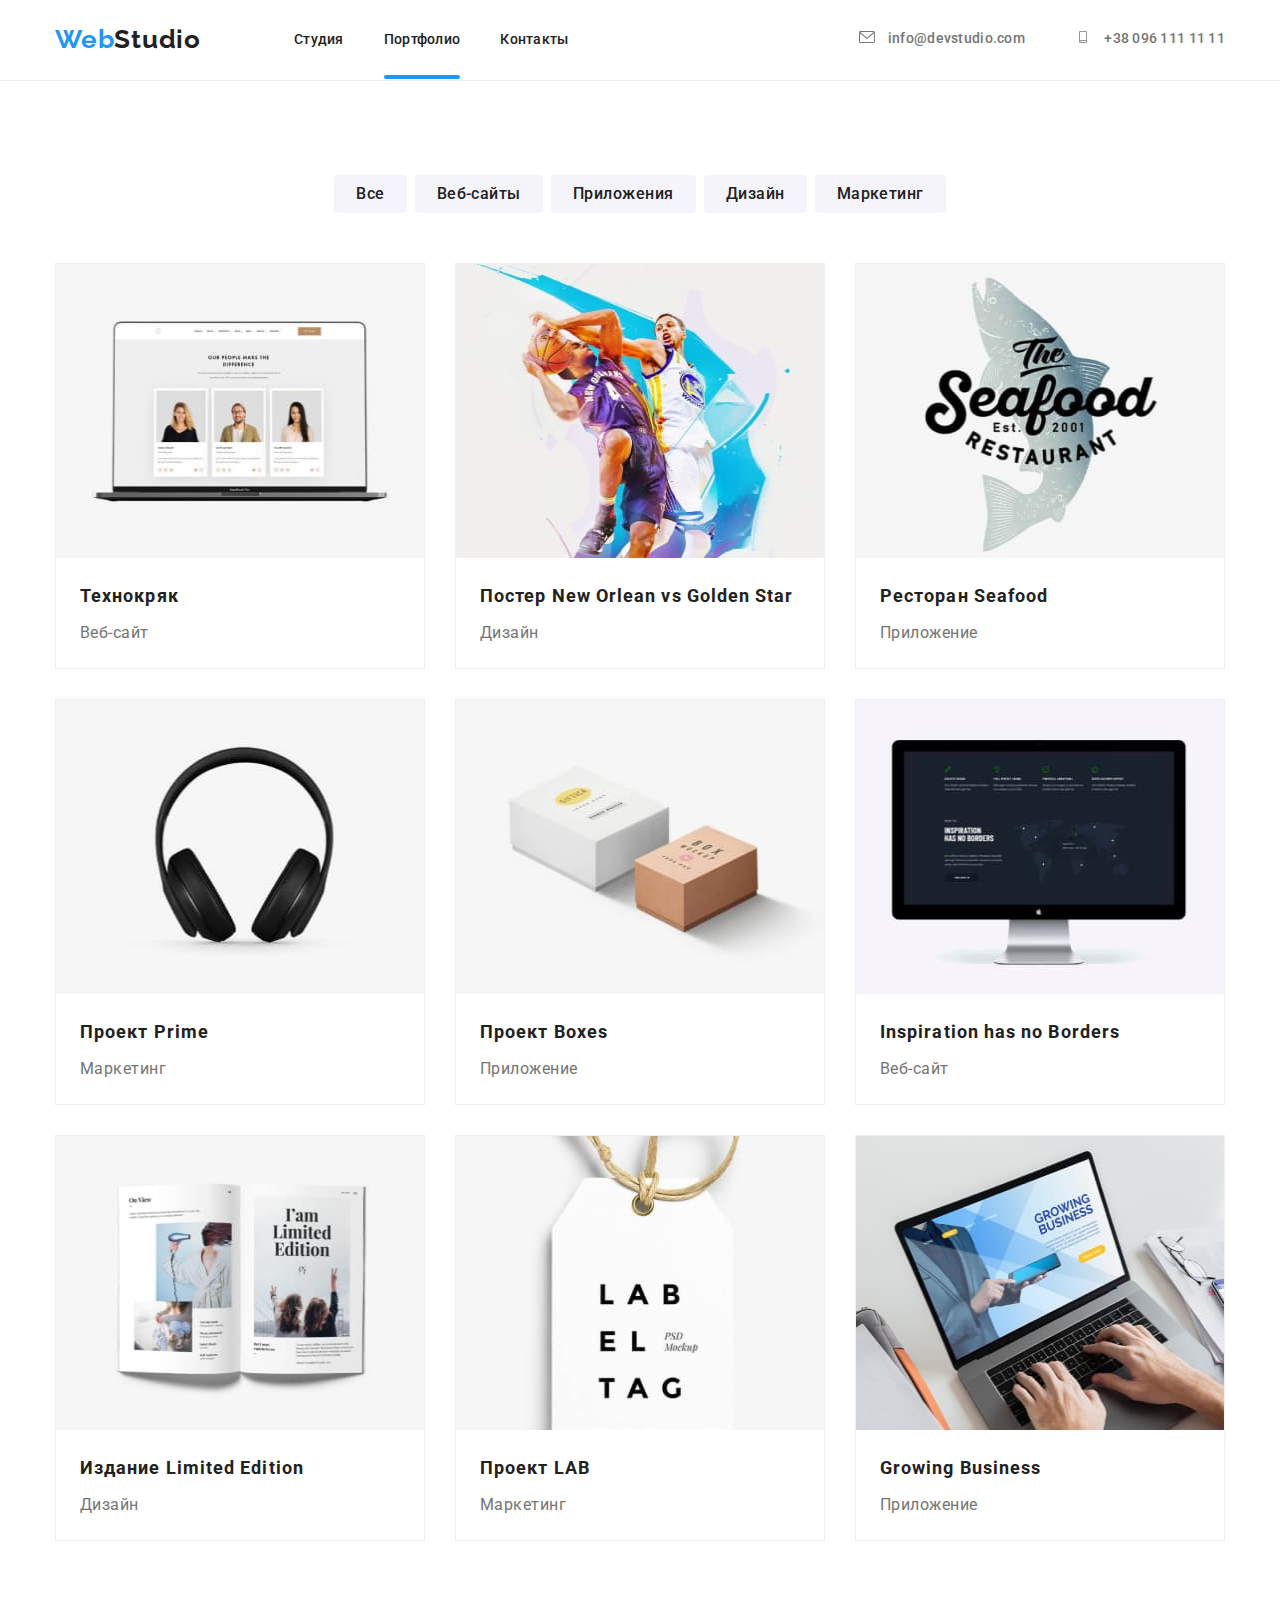
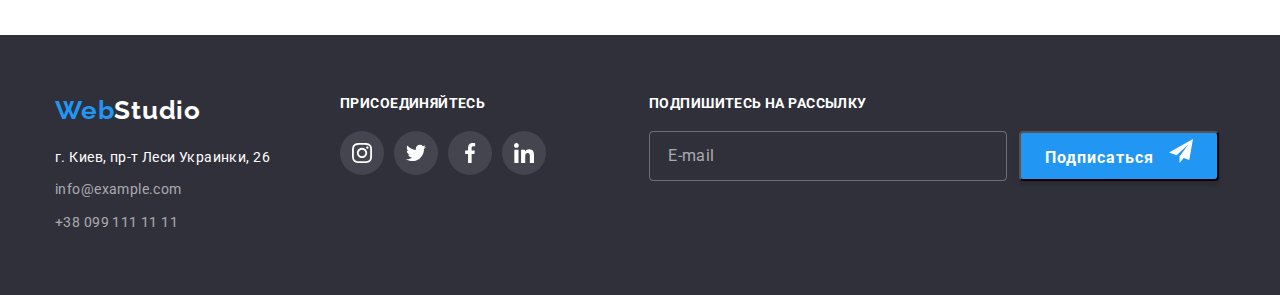
==== commit f465c7c4: "фикс бэм" ====
--- a/portfolio.html
+++ b/portfolio.html
@@ -205,18 +205,20 @@
             </div>
         </section>
     </main>
+
+    <!-- footer -->
     <footer class="footer">
         <div class="container f-container">
             <div class="footer-container">
                 <a class="nav-logo" href=" "><span>Web</span>Studio</a>
                 <ul class="footer-list">
-                    <li class="footer-item">
+                    <li class="footer-list__item">
                         <address class="address">г. Киев, пр-т Леси Украинки, 26</address>
                     </li>
-                    <li class="footer-item">
+                    <li class="footer-list__item">
                         <a href="mailto:info@example.com ">info@example.com</a>
                     </li>
-                    <li class="footer-item">
+                    <li class="footer-list__item">
                         <a href="tel:+380991111111 "> +38 099 111 11 11</a>
                     </li>
                 </ul>
@@ -224,25 +226,25 @@
             <div class="footer-links">
                 <h4 class="footer-links__title">Присоединяйтесь</h4>
                 <ul class="flinks-list">
-                    <li class="flinks-item">
+                    <li class="flinks-list__item">
                         <a href="" class="flink">
                             <svg class="flink__icon">
                   <use href="./images/symbol-defs.svg#instagram-2"></use></svg
               ></a>
             </li>
-            <li class="flinks-item">
+            <li class="flinks-list__item">
               <a href="" class="flink">
                 <svg class="flink__icon">
                   <use href="./images/symbol-defs.svg#twitter-1"></use></svg
               ></a>
             </li>
-            <li class="flinks-item">
+            <li class="flinks-list__item">
               <a href="" class="flink">
                 <svg class="flink__icon">
                   <use href="./images/symbol-defs.svg#facebook-1"></use></svg
               ></a>
             </li>
-            <li class="flinks-item">
+            <li class="flinks-list__item">
               <a href="" class="flink">
                 <svg class="flink__icon">
                   <use href="./images/symbol-defs.svg#linkedin-1"></use></svg
@@ -256,12 +258,12 @@
             <input
               type="email"
               name="f-input"
-              class="f-input"
+              class="footer-form__input"
               placeholder="E-mail"
             />
             <button type="submit" class="f-btn">
               Подписаться
-              <svg class="ft-icon">
+              <svg class="f-btn__icon">
                 <use href="./images/symbol-defs.svg#icon-send"></use>
               </svg>
                             </button>
--- a/css/main.min.css
+++ b/css/main.min.css
@@ -1,2 +1,2 @@
-:root{--header-list-color: #212121;--first-btn-color: ;--second-lnk-color: #2196f3;--first-title-color: #212121;--second-title-color: #ffffff;--first-text-color: #757575;--accent-color: #188ce8;--projects-list-gap: 30px}p,h1,h2,h3,h4{margin:0}ul{list-style:none;margin:0;padding:0}img{display:block;max-width:100%}button{cursor:pointer}body{font-family:"Roboto", sans-serif;color:#212121;background-color:#ffffff}.is-hidden{opacity:0;pointer-events:none;visibility:hidden}.container{width:1200px;padding-right:15px;padding-left:15px;margin:0 auto}.backdrop{position:fixed;opacity:1;transition:opacity 250ms cubic-bezier(0.4, 0, 0.2, 1);display:flex;justify-content:center;align-items:center;width:100vw;height:100vh;background-color:rgba(0,0,0,0.2);top:0;left:0}.modal{position:absolute;width:528px;height:580px;background-color:#fff;border-radius:4px;left:50%;top:50%;transform:translate(-50%, -50%) rotate(0);transition:transform 250ms cubic-bezier(0.4, 0, 0.2, 1);padding:40px}.backdrop.is-hidden .modal{transform:translate(50%, 50%) rotate(-270deg)}.close-btn{width:18px;height:18px}.modal-close-btn{position:absolute;border-radius:50%;width:30px;height:30px;display:flex;justify-content:center;align-items:center;background:#ffffff;border:1px solid rgba(0,0,0,0.1);top:8px;right:8px;transition-property:fill;transition-duration:250ms;transition-timing-function:cubic-bezier(0.4, 0, 0.2, 1)}.modal-close-btn:hover{fill:#2196f3}.form-title{margin-bottom:12px;text-align:center;font-weight:bold;font-size:20px;line-height:1.15;letter-spacing:0.03em}.modal-field{display:flex;flex-direction:column;margin-bottom:10px}.modal-input{width:100%;height:40px;border:1px solid rgba(33,33,33,0.2);box-sizing:border-box;border-radius:4px;outline:none;padding-left:40px}.modal-wrap{position:relative}.modal-icon{position:absolute;left:12px;top:50%;transform:translateY(-50%)}.modal-text{width:100%;height:120px;padding:12px 16px;border:1px solid rgba(33,33,33,0.2);box-sizing:border-box;border-radius:4px;outline:none;resize:none}.modal-text:focus,.modal-input:focus{border-color:var(--second-lnk-color)}.modal-input:focus+.modal-icon{fill:var(--second-lnk-color)}.modal-text::placeholder{font-size:14px;line-height:1.14;letter-spacing:0.01em;color:rgba(117,117,117,0.5)}.modal-label{font-size:12px;line-height:1.17;letter-spacing:0.01em;color:#757575;margin-bottom:4px}.check-field{display:flex;margin-top:20px;margin-bottom:30px}.modal-check{position:absolute}.check-label{font-size:14px;line-height:1.71;letter-spacing:0.03em;color:#757575;display:flex;align-items:center}.modal-check:checked+.check-label span{width:16px;height:15px;background-image:url(../images/icon-check.svg);background-repeat:no-repeat;background-position:center;margin-right:7px;margin-left:14px;display:block}.check-link{color:#2196f3;font-size:14px;line-height:1.71;letter-spacing:0.03em}.modal-icon-check{width:16px;height:15px;background-image:url(../images/Vector-check.svg);background-repeat:no-repeat;background-position:center;margin-right:7px;margin-left:14px;display:block}.modal-btn{width:200px;height:50px;font-size:16px;font-weight:bold;line-height:1.87px;text-align:center;letter-spacing:0.06em;color:#ffffff;background-color:#2196f3;box-shadow:0px 4px 4px rgba(0,0,0,0.15);outline:none;border-radius:4px}.modal-btn:hover,.modal-btn:focus{background-color:#188ce8}.section{padding-top:94px;padding-bottom:94px}.section__title{font-style:normal;font-weight:bold;font-size:36px;line-height:1.17;text-align:center;letter-spacing:0.03em;color:var(--first-title-color);margin-bottom:50px}.nav-logo{font-family:"Raleway", sans-serif;font-weight:bold;font-size:26px;line-height:1.19;letter-spacing:0.03em;text-decoration:none}.nav-logo>span{color:#2196f3}.header{display:flex;padding-top:24px;padding-bottom:25px;background-color:#ffffff;border-bottom:1px solid #ececec}.header .nav-logo{color:var(--header-list-color);margin-right:93px;margin-top:0;margin-bottom:0}.header-container{display:flex}.nav{display:flex;align-items:center}.header-list{display:flex;margin-right:auto;align-items:center}.header-list__link{transition-property:color;transition-duration:250ms;transition-timing-function:cubic-bezier(0.4, 0, 0.2, 1)}.header-list__link:hover,.header-list__link:focus{color:#2196f3}.header-list__item+.header-list__item{margin-left:40px}.header-list__item a{text-decoration:none;font-weight:500;font-size:14px;line-height:16px;letter-spacing:0.02em;color:var(--header-list-color)}.header-links{display:flex;align-items:center;margin-left:auto;font-weight:500;font-size:14px;line-height:1.14;letter-spacing:0.02em;color:var(--header-list-color)}.header-links__mail{line-height:1.14;font-weight:500;font-size:14px;letter-spacing:0.02em;text-decoration:none;color:var(--first-text-color);transition-property:color;transition-duration:250ms;transition-timing-function:cubic-bezier(0.4, 0, 0.2, 1)}.header-links__mail:hover,.header-links__mail:focus{font-size:14px;line-height:1.14;letter-spacing:0.02em;color:#2196f3}.header-links__tel{margin-left:50px;line-height:1.14;font-weight:500;font-size:14px;letter-spacing:0.02em;text-decoration:none;color:var(--first-text-color);transition-property:color;transition-duration:250ms;transition-timing-function:cubic-bezier(0.4, 0, 0.2, 1)}.header-links__tel:hover,.header-links__tel:focus{font-size:14px;line-height:1.14;letter-spacing:0.02em;color:#2196f3}.header-links__icon{width:16px;height:12px;fill:currentColor;margin-right:10px}.current{position:relative;color:#2196f3}.current::after{content:"";position:absolute;width:100%;height:4px;left:0;bottom:-32px;background-color:#2196f3;border-radius:2px}.cap{display:flex;padding-top:200px;padding-bottom:200px;margin:0 auto;background-color:#c4c4c4;background-image:linear-gradient(rgba(47,48,58,0.4), rgba(47,48,58,0.4)),url(../images/бэкфон.jpg);background-repeat:no-repeat;background-position:center;background-size:cover}.cap__title{font-size:44px;font-weight:900;text-align:center;line-height:1.36;letter-spacing:0.06em;text-transform:uppercase;color:#ffffff;margin-bottom:30px}.cap-thumb{display:flex;justify-content:center;margin:0 auto}.cap-thumb__btn{width:200px;height:50px;font-weight:500;font-size:16px;line-height:1.87;text-align:center;letter-spacing:0.06em;color:#ffffff;background-color:#2196f3;cursor:pointer;box-shadow:0px 4px 4px rgba(0,0,0,0.15);border-radius:4px;transition-property:background-color;transition-duration:250ms;transition-timing-function:cubic-bezier(0.4, 0, 0.2, 1)}.cap-thumb__btn:hover,.cap-thumb__btn:focus{color:#ffffff;background-color:#188ce8}.about{margin:0 auto}.about-list{display:flex;margin-top:50px}.about-list__item+.about-list__item{margin-left:30px}.about-box{position:relative}.about-thumb{position:absolute;bottom:0;left:0;width:100%;height:70px;background-color:rgba(47,48,58,0.8)}.a-thumb-title{font-weight:bold;font-size:14px;line-height:16px;text-align:center;margin-top:27px;letter-spacing:0.03em;text-transform:uppercase;color:var(--second-title-color)}.commands{background-color:#f5f4fa}.command-list{display:flex;margin-left:-30px}.command-list>.command-list__item{margin-left:30px}.command{padding-top:30px;padding-bottom:30px;text-align:center;background-color:#ffffff;box-shadow:0px 1px 3px rgba(0,0,0,0.12),0px 1px 1px rgba(0,0,0,0.14),0px 2px 1px rgba(0,0,0,0.2);border-radius:0px 0px 4px 4px}.command__names{font-weight:500;font-size:16px;line-height:1.19;letter-spacing:0.03em;color:var(--first-title-color)}.command__profession{font-size:16px;line-height:1.9;letter-spacing:0.03em;color:var(--first-text-color)}.command-icons-list{display:flex;margin-left:32px;margin-right:32px;margin-top:16px;justify-content:center}.command-icon-item+.command-icon-item{margin-left:10px}.command-icon{display:flex;align-items:center;justify-content:center;width:44px;height:44px;color:#afb1b8;border-color:#afb1b8;border-radius:50%;transition-property:color, background-color;transition-duration:250ms;transition-timing-function:cubic-bezier(0.4, 0, 0.2, 1)}.command-icon:hover,.command-icon:focus{color:#ffffff;background-color:var(--second-lnk-color)}.c-icon{width:20px;height:20px;fill:currentColor}.customers-list{display:flex}.customers-list__item+.customers-list__item{margin-left:30px}.customers-link{display:flex;width:170px;height:92px;box-sizing:border-box;border:1px solid #afb1b8;border-radius:4px;color:#afb1b8;transition-property:color, border-color;transition-duration:250ms;transition-timing-function:cubic-bezier(0.4, 0, 0.2, 1)}.customers-link:hover,.customers-link:focus{border-color:#2196f3;color:#2196f3}.customers-icons{width:106px;height:60px;fill:currentColor;margin-top:16px;margin-left:32px}.filter-list{display:flex;justify-content:center;margin-bottom:50px}.filter-list__item+.filter-list__item{margin-left:8px}.filter-btn{font-weight:500;font-size:16px;line-height:1.62;text-align:center;padding:6px 22px;letter-spacing:0.03em;color:var(--first-title-color);background-color:#f5f4fa;border:none;border-radius:4px;transition-property:color, background-color;transition-duration:250ms;transition-timing-function:cubic-bezier(0.4, 0, 0.2, 1)}.filter-btn:hover,.filter-btn:focus{color:#ffffff;background-color:var(--second-lnk-color)}.projects-list{display:flex;flex-wrap:wrap;margin-top:calc(-1 * var(--projects-list-gap));margin-left:calc(-1 * var(--projects-list-gap))}.projects-list>.projects-list__item{flex-basis:calc(100% / 3 - var(--projects-list-gap));margin-top:var(--projects-list-gap);margin-left:var(--projects-list-gap)}.projects-list__item{background:#ffffff;border:1px solid #eeeeee}.projects-list__item:hover,.projects-list__item:focus{cursor:pointer;box-shadow:0px 1px 1px rgba(0,0,0,0.12),0px 4px 4px rgba(0,0,0,0.06),1px 4px 6px rgba(0,0,0,0.16)}.tumb{position:relative;overflow:hidden}.text-thumb p{display:flex;margin-top:63px;margin-left:24px;margin-bottom:63px;margin-right:24px;font-size:18px;line-height:1.56;letter-spacing:0.03em;color:#ffffff;justify-content:center;align-items:center;text-align:left}.text-thumb{position:absolute;transform:translateY(100%);transition:transform 250ms cubic-bezier(0.4, 0, 0.2, 1);top:100%;left:0;width:100%;height:100%;background-color:rgba(33,150,243,0.9)}.projects-list__item:hover .text-thumb,.projects-list__item:focus .text-thumb{transform:translateY(-100%);bottom:0;left:0}.project__img-title{margin-bottom:4px;font-size:18px;line-height:2;letter-spacing:0.06em;color:var(--first-title-color)}.project__img-text{font-size:16px;line-height:1.87;letter-spacing:0.03em;color:var(--first-text-color)}.project{padding:20px 24px}.footer{background-color:#2f303a;padding-top:60px;padding-bottom:60px}.footer .nav-logo{color:#ffffff}.f-container{display:flex}.footer-container{display:flex;flex-direction:column}.footer-item a{font-family:"Roboto", sans-serif;font-size:14px;line-height:1.71;letter-spacing:0.03em;color:rgba(255,255,255,0.6);text-decoration:none;transition:color 250ms cubic-bezier(0.4, 0, 0.2, 1)}.footer-list a:hover,.footer-list a:focus{font-size:14px;line-height:1.71;letter-spacing:0.03em;color:#2196f3}.address{font-style:normal;font-size:14px;line-height:1.71;letter-spacing:0.03em;text-decoration:none;color:#ffffff;margin-top:20px;margin-bottom:9px;transition:color 250ms cubic-bezier(0.4, 0, 0.2, 1)}.address:hover,.address:focus{color:#2196f3}.footer-item+.footer-item{margin-top:9px}.footer-links{display:flex;flex-direction:column;margin-left:70px}.footer-links__title{margin-bottom:20px;font-size:14px;line-height:16px;letter-spacing:0.03em;text-transform:uppercase;text-align:left;color:var(--second-title-color)}.flinks-list{display:flex}.flink{display:flex;justify-content:center;align-items:center;width:44px;height:44px;margin-right:10px;background-color:rgba(255,255,255,0.1);border-radius:50%;transition:background-color 250ms cubic-bezier(0.4, 0, 0.2, 1)}.flink:hover,.flink:focus{background-color:var(--second-lnk-color)}.flink__icon{width:20px;height:20px;fill:#ffffff}.ft-form{display:inline-block;width:570px;height:86px;margin-left:93px}.footer-form{display:flex}.ft-form__title{margin-bottom:20px;font-size:14px;line-height:16px;letter-spacing:0.03em;text-transform:uppercase;text-align:left;color:var(--second-title-color)}.f-input{width:358px;height:50px;background-color:transparent;border:1px solid rgba(255,255,255,0.3);box-sizing:border-box;border-radius:4px;margin-right:12px;outline:none;font-size:16px;line-height:1.25;align-items:center;letter-spacing:0.03em}.f-input:focus{color:#ffffff;padding-left:16px}.f-input::placeholder{padding-left:16px;font-size:16px;line-height:1.25;align-items:center;letter-spacing:0.03em;color:rgba(255,255,255,0.6)}.f-btn{width:200px;height:50px;background-color:#2196f3;box-shadow:0px 4px 4px rgba(0,0,0,0.15);border-radius:4px;outline:none;font-weight:bold;font-size:16px;line-height:1.87;text-align:center;letter-spacing:0.06em;color:#ffffff}.ft-icon{width:24px;height:24px;margin-left:10px}.qualities{padding-bottom:0}.qualities-list{display:flex;margin:0 auto}.qualities-list>.qualities-list__item{flex-basis:calc(100% / 4)}.qualities-list__title{font-size:14px;line-height:1.14;letter-spacing:0.03em;text-transform:uppercase;margin-top:30px;margin-bottom:10px;color:var(--first-title-color)}.qualities-list__text{font-size:14px;line-height:1.71;letter-spacing:0.03em;color:var(--first-text-color);text-align:left}.qualities-list__item+.qualities-list__item{margin-left:30px}.q-icons{display:flex;height:120px;justify-content:center;background-color:#f5f4fa}.q-icon{margin-top:25px;width:70px;height:70px}
+:root{--header-list-color: #212121;--first-btn-color: ;--second-lnk-color: #2196f3;--first-title-color: #212121;--second-title-color: #ffffff;--first-text-color: #757575;--accent-color: #188ce8;--projects-list-gap: 30px}p,h1,h2,h3,h4{margin:0}ul{list-style:none;margin:0;padding:0}img{display:block;max-width:100%}button{cursor:pointer}body{font-family:"Roboto", sans-serif;color:#212121;background-color:#ffffff}.is-hidden{opacity:0;pointer-events:none;visibility:hidden}.container{width:1200px;padding-right:15px;padding-left:15px;margin:0 auto}.backdrop{position:fixed;opacity:1;transition:opacity 250ms cubic-bezier(0.4, 0, 0.2, 1);display:flex;justify-content:center;align-items:center;width:100vw;height:100vh;background-color:rgba(0,0,0,0.2);top:0;left:0}.modal{position:absolute;width:528px;height:580px;background-color:#fff;border-radius:4px;left:50%;top:50%;transform:translate(-50%, -50%) rotate(0);transition:transform 250ms cubic-bezier(0.4, 0, 0.2, 1);padding:40px}.backdrop.is-hidden .modal{transform:translate(50%, 50%) rotate(-270deg)}.modal-close-btn__icon{width:18px;height:18px}.modal-close-btn{position:absolute;border-radius:50%;width:30px;height:30px;display:flex;justify-content:center;align-items:center;background:#ffffff;border:1px solid rgba(0,0,0,0.1);top:8px;right:8px;transition-property:fill;transition-duration:250ms;transition-timing-function:cubic-bezier(0.4, 0, 0.2, 1)}.modal-close-btn:hover{fill:#2196f3}.modal__title{margin-bottom:12px;text-align:center;font-weight:bold;font-size:20px;line-height:1.15;letter-spacing:0.03em}.modal-field{display:flex;flex-direction:column;margin-bottom:10px}.modal-input{width:100%;height:40px;border:1px solid rgba(33,33,33,0.2);box-sizing:border-box;border-radius:4px;outline:none;padding-left:40px}.modal-wrap{position:relative}.modal-input__icon{position:absolute;left:12px;top:50%;transform:translateY(-50%)}.modal-field__text{width:100%;height:120px;padding:12px 16px;border:1px solid rgba(33,33,33,0.2);box-sizing:border-box;border-radius:4px;outline:none;resize:none}.modal-field__text::placeholder{font-size:14px;line-height:1.14;letter-spacing:0.01em;color:rgba(117,117,117,0.5)}.modal-field__text:focus,.modal-input:focus{border-color:var(--second-lnk-color)}.modal-input:focus+.modal-input__icon{fill:var(--second-lnk-color)}.modal-field__label{font-size:12px;line-height:1.17;letter-spacing:0.01em;color:#757575;margin-bottom:4px}.check-field{display:flex;margin-top:20px;margin-bottom:30px}.check-field__input{position:absolute}.check-field__label{font-size:14px;line-height:1.71;letter-spacing:0.03em;color:#757575;display:flex;align-items:center}.check-field__input:checked+.check-field__label span{width:16px;height:15px;background-image:url(../images/icon-check.svg);background-repeat:no-repeat;background-position:center;margin-right:7px;margin-left:14px;display:block}.check-link{color:#2196f3;font-size:14px;line-height:1.71;letter-spacing:0.03em}.modal-icon-check{width:16px;height:15px;background-image:url(../images/Vector-check.svg);background-repeat:no-repeat;background-position:center;margin-right:7px;margin-left:14px;display:block}.modal-btn{width:200px;height:50px;font-size:16px;font-weight:bold;line-height:1.87px;text-align:center;letter-spacing:0.06em;color:#ffffff;background-color:#2196f3;box-shadow:0px 4px 4px rgba(0,0,0,0.15);outline:none;border-radius:4px}.modal-btn:hover,.modal-btn:focus{background-color:#188ce8}.section{padding-top:94px;padding-bottom:94px}.section__title{font-style:normal;font-weight:bold;font-size:36px;line-height:1.17;text-align:center;letter-spacing:0.03em;color:var(--first-title-color);margin-bottom:50px}.nav-logo{font-family:"Raleway", sans-serif;font-weight:bold;font-size:26px;line-height:1.19;letter-spacing:0.03em;text-decoration:none}.nav-logo>span{color:#2196f3}.header{display:flex;padding-top:24px;padding-bottom:25px;background-color:#ffffff;border-bottom:1px solid #ececec}.header .nav-logo{color:var(--header-list-color);margin-right:93px;margin-top:0;margin-bottom:0}.header-container{display:flex}.nav{display:flex;align-items:center}.header-list{display:flex;margin-right:auto;align-items:center}.header-list__link{transition-property:color;transition-duration:250ms;transition-timing-function:cubic-bezier(0.4, 0, 0.2, 1)}.header-list__link:hover,.header-list__link:focus{color:#2196f3}.header-list__item+.header-list__item{margin-left:40px}.header-list__item a{text-decoration:none;font-weight:500;font-size:14px;line-height:16px;letter-spacing:0.02em;color:var(--header-list-color)}.header-links{display:flex;align-items:center;margin-left:auto;font-weight:500;font-size:14px;line-height:1.14;letter-spacing:0.02em;color:var(--header-list-color)}.header-links__mail{line-height:1.14;font-weight:500;font-size:14px;letter-spacing:0.02em;text-decoration:none;color:var(--first-text-color);transition-property:color;transition-duration:250ms;transition-timing-function:cubic-bezier(0.4, 0, 0.2, 1)}.header-links__mail:hover,.header-links__mail:focus{font-size:14px;line-height:1.14;letter-spacing:0.02em;color:#2196f3}.header-links__tel{margin-left:50px;line-height:1.14;font-weight:500;font-size:14px;letter-spacing:0.02em;text-decoration:none;color:var(--first-text-color);transition-property:color;transition-duration:250ms;transition-timing-function:cubic-bezier(0.4, 0, 0.2, 1)}.header-links__tel:hover,.header-links__tel:focus{font-size:14px;line-height:1.14;letter-spacing:0.02em;color:#2196f3}.header-links__icon{width:16px;height:12px;fill:currentColor;margin-right:10px}.current{position:relative;color:#2196f3}.current::after{content:"";position:absolute;width:100%;height:4px;left:0;bottom:-32px;background-color:#2196f3;border-radius:2px}.cap{display:flex;padding-top:200px;padding-bottom:200px;margin:0 auto;background-color:#c4c4c4;background-image:linear-gradient(rgba(47,48,58,0.4), rgba(47,48,58,0.4)),url(../images/бэкфон.jpg);background-repeat:no-repeat;background-position:center;background-size:cover}.cap__title{font-size:44px;font-weight:900;text-align:center;line-height:1.36;letter-spacing:0.06em;text-transform:uppercase;color:#ffffff;margin-bottom:30px}.cap-thumb{display:flex;justify-content:center;margin:0 auto}.cap-thumb__btn{width:200px;height:50px;font-weight:500;font-size:16px;line-height:1.87;text-align:center;letter-spacing:0.06em;color:#ffffff;background-color:#2196f3;cursor:pointer;box-shadow:0px 4px 4px rgba(0,0,0,0.15);border-radius:4px;transition-property:background-color;transition-duration:250ms;transition-timing-function:cubic-bezier(0.4, 0, 0.2, 1)}.cap-thumb__btn:hover,.cap-thumb__btn:focus{color:#ffffff;background-color:#188ce8}.about{margin:0 auto}.about-list{display:flex;margin-top:50px}.about-list__item+.about-list__item{margin-left:30px}.about-box{position:relative}.about-thumb{position:absolute;bottom:0;left:0;width:100%;height:70px;background-color:rgba(47,48,58,0.8)}.about-thumb__title{font-weight:bold;font-size:14px;line-height:16px;text-align:center;margin-top:27px;letter-spacing:0.03em;text-transform:uppercase;color:var(--second-title-color)}.commands{background-color:#f5f4fa}.command-list{display:flex;margin-left:-30px}.command-list>.command-list__item{margin-left:30px}.command{padding-top:30px;padding-bottom:30px;text-align:center;background-color:#ffffff;box-shadow:0px 1px 3px rgba(0,0,0,0.12),0px 1px 1px rgba(0,0,0,0.14),0px 2px 1px rgba(0,0,0,0.2);border-radius:0px 0px 4px 4px}.command__names{font-weight:500;font-size:16px;line-height:1.19;letter-spacing:0.03em;color:var(--first-title-color)}.command__profession{font-size:16px;line-height:1.9;letter-spacing:0.03em;color:var(--first-text-color)}.command-icons-list{display:flex;margin-left:32px;margin-right:32px;margin-top:16px;justify-content:center}.command-icons-list__item+.command-icons-list__item{margin-left:10px}.command-icon{display:flex;align-items:center;justify-content:center;width:44px;height:44px;color:#afb1b8;border-color:#afb1b8;border-radius:50%;transition-property:color, background-color;transition-duration:250ms;transition-timing-function:cubic-bezier(0.4, 0, 0.2, 1)}.command-icon:hover,.command-icon:focus{color:#ffffff;background-color:var(--second-lnk-color)}.command-icon__icon{width:20px;height:20px;fill:currentColor}.customers-list{display:flex}.customers-list__item+.customers-list__item{margin-left:30px}.customers-link{display:flex;width:170px;height:92px;box-sizing:border-box;border:1px solid #afb1b8;border-radius:4px;color:#afb1b8;transition-property:color, border-color;transition-duration:250ms;transition-timing-function:cubic-bezier(0.4, 0, 0.2, 1)}.customers-link:hover,.customers-link:focus{border-color:#2196f3;color:#2196f3}.customers-link__icons{width:106px;height:60px;fill:currentColor;margin-top:16px;margin-left:32px}.filter-list{display:flex;justify-content:center;margin-bottom:50px}.filter-list__item+.filter-list__item{margin-left:8px}.filter-btn{font-weight:500;font-size:16px;line-height:1.62;text-align:center;padding:6px 22px;letter-spacing:0.03em;color:var(--first-title-color);background-color:#f5f4fa;border:none;border-radius:4px;transition-property:color, background-color;transition-duration:250ms;transition-timing-function:cubic-bezier(0.4, 0, 0.2, 1)}.filter-btn:hover,.filter-btn:focus{color:#ffffff;background-color:var(--second-lnk-color)}.projects-list{display:flex;flex-wrap:wrap;margin-top:calc(-1 * var(--projects-list-gap));margin-left:calc(-1 * var(--projects-list-gap))}.projects-list>.projects-list__item{flex-basis:calc(100% / 3 - var(--projects-list-gap));margin-top:var(--projects-list-gap);margin-left:var(--projects-list-gap)}.projects-list__item{background:#ffffff;border:1px solid #eeeeee}.projects-list__item:hover,.projects-list__item:focus{cursor:pointer;box-shadow:0px 1px 1px rgba(0,0,0,0.12),0px 4px 4px rgba(0,0,0,0.06),1px 4px 6px rgba(0,0,0,0.16)}.projects-list__thumb{position:relative;overflow:hidden}.text-thumb p{display:flex;margin-top:63px;margin-left:24px;margin-bottom:63px;margin-right:24px;font-size:18px;line-height:1.56;letter-spacing:0.03em;color:#ffffff;justify-content:center;align-items:center;text-align:left}.text-thumb{position:absolute;transform:translateY(100%);transition:transform 250ms cubic-bezier(0.4, 0, 0.2, 1);top:100%;left:0;width:100%;height:100%;background-color:rgba(33,150,243,0.9)}.projects-list__item:hover .text-thumb,.projects-list__item:focus .text-thumb{transform:translateY(-100%);bottom:0;left:0}.project__img-title{margin-bottom:4px;font-size:18px;line-height:2;letter-spacing:0.06em;color:var(--first-title-color)}.project__img-text{font-size:16px;line-height:1.87;letter-spacing:0.03em;color:var(--first-text-color)}.project{padding:20px 24px}.footer{background-color:#2f303a;padding-top:60px;padding-bottom:60px}.footer .nav-logo{color:#ffffff}.f-container{display:flex}.footer-container{display:flex;flex-direction:column}.footer-list__item a{font-family:"Roboto", sans-serif;font-size:14px;line-height:1.71;letter-spacing:0.03em;color:rgba(255,255,255,0.6);text-decoration:none;transition:color 250ms cubic-bezier(0.4, 0, 0.2, 1)}.footer-list__item a:hover,.footer-list__item a:focus{font-size:14px;line-height:1.71;letter-spacing:0.03em;color:#2196f3}.address{font-style:normal;font-size:14px;line-height:1.71;letter-spacing:0.03em;text-decoration:none;color:#ffffff;margin-top:20px;margin-bottom:9px;transition:color 250ms cubic-bezier(0.4, 0, 0.2, 1)}.address:hover,.address:focus{color:#2196f3}.footer-list__item+.footer-list__item{margin-top:9px}.footer-links{display:flex;flex-direction:column;margin-left:70px}.footer-links__title{margin-bottom:20px;font-size:14px;line-height:16px;letter-spacing:0.03em;text-transform:uppercase;text-align:left;color:var(--second-title-color)}.flinks-list{display:flex}.flink{display:flex;justify-content:center;align-items:center;width:44px;height:44px;margin-right:10px;background-color:rgba(255,255,255,0.1);border-radius:50%;transition:background-color 250ms cubic-bezier(0.4, 0, 0.2, 1)}.flink:hover,.flink:focus{background-color:var(--second-lnk-color)}.flink__icon{width:20px;height:20px;fill:#ffffff}.ft-form{display:inline-block;width:570px;height:86px;margin-left:93px}.footer-form{display:flex}.ft-form__title{margin-bottom:20px;font-size:14px;line-height:16px;letter-spacing:0.03em;text-transform:uppercase;text-align:left;color:var(--second-title-color)}.footer-form__input{width:358px;height:50px;background-color:transparent;border:1px solid rgba(255,255,255,0.3);box-sizing:border-box;border-radius:4px;margin-right:12px;outline:none;font-size:16px;line-height:1.25;align-items:center;letter-spacing:0.03em}.footer-form__input:focus{color:#ffffff;padding-left:16px}.footer-form__input::placeholder{padding-left:16px;font-size:16px;line-height:1.25;align-items:center;letter-spacing:0.03em;color:rgba(255,255,255,0.6)}.f-btn{width:200px;height:50px;background-color:#2196f3;box-shadow:0px 4px 4px rgba(0,0,0,0.15);border-radius:4px;outline:none;font-weight:bold;font-size:16px;line-height:1.87;text-align:center;letter-spacing:0.06em;color:#ffffff}.f-btn__icon{width:24px;height:24px;margin-left:10px}.qualities{padding-bottom:0}.qualities-list{display:flex;margin:0 auto}.qualities-list>.qualities-list__item{flex-basis:calc(100% / 4)}.qualities-list__title{font-size:14px;line-height:1.14;letter-spacing:0.03em;text-transform:uppercase;margin-top:30px;margin-bottom:10px;color:var(--first-title-color)}.qualities-list__text{font-size:14px;line-height:1.71;letter-spacing:0.03em;color:var(--first-text-color);text-align:left}.qualities-list__item+.qualities-list__item{margin-left:30px}.q-icons{display:flex;height:120px;justify-content:center;background-color:#f5f4fa}.q-icons__icon{margin-top:25px;width:70px;height:70px}
 /*# sourceMappingURL=main.min.css.map */